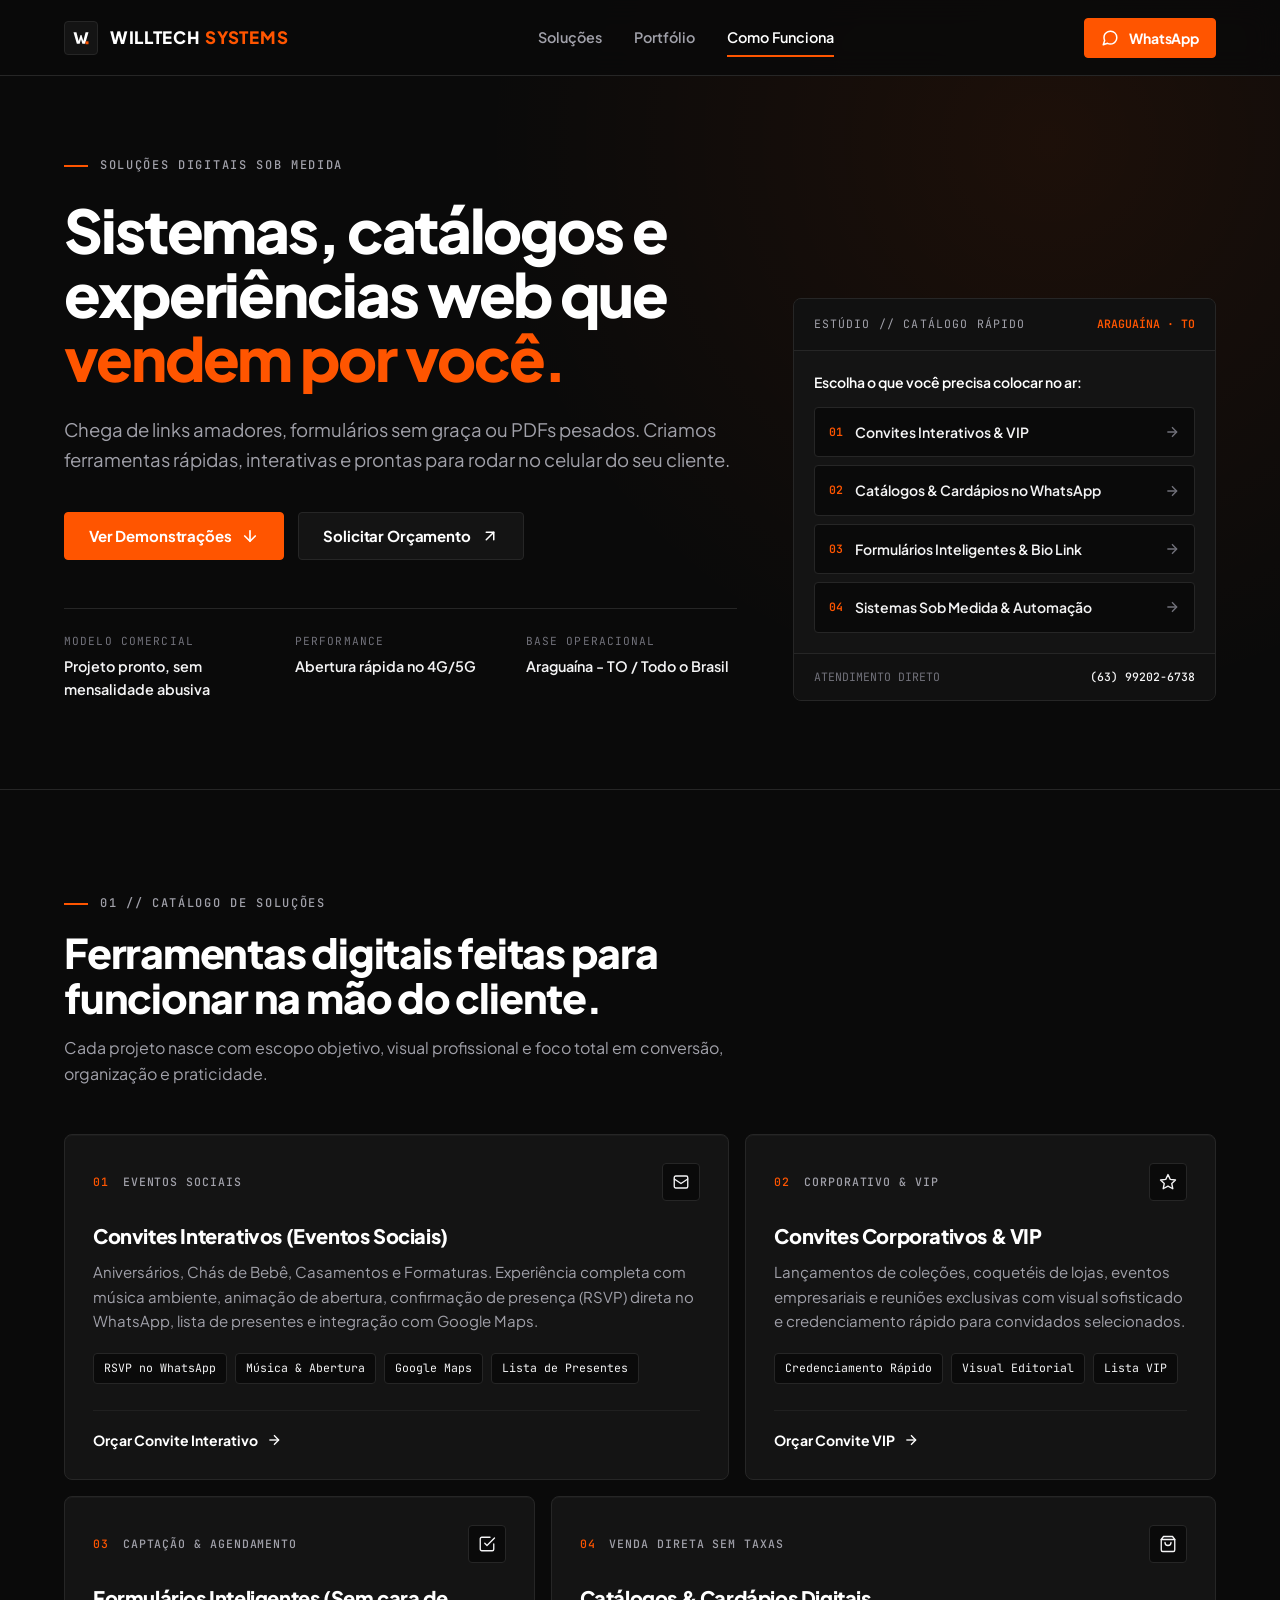
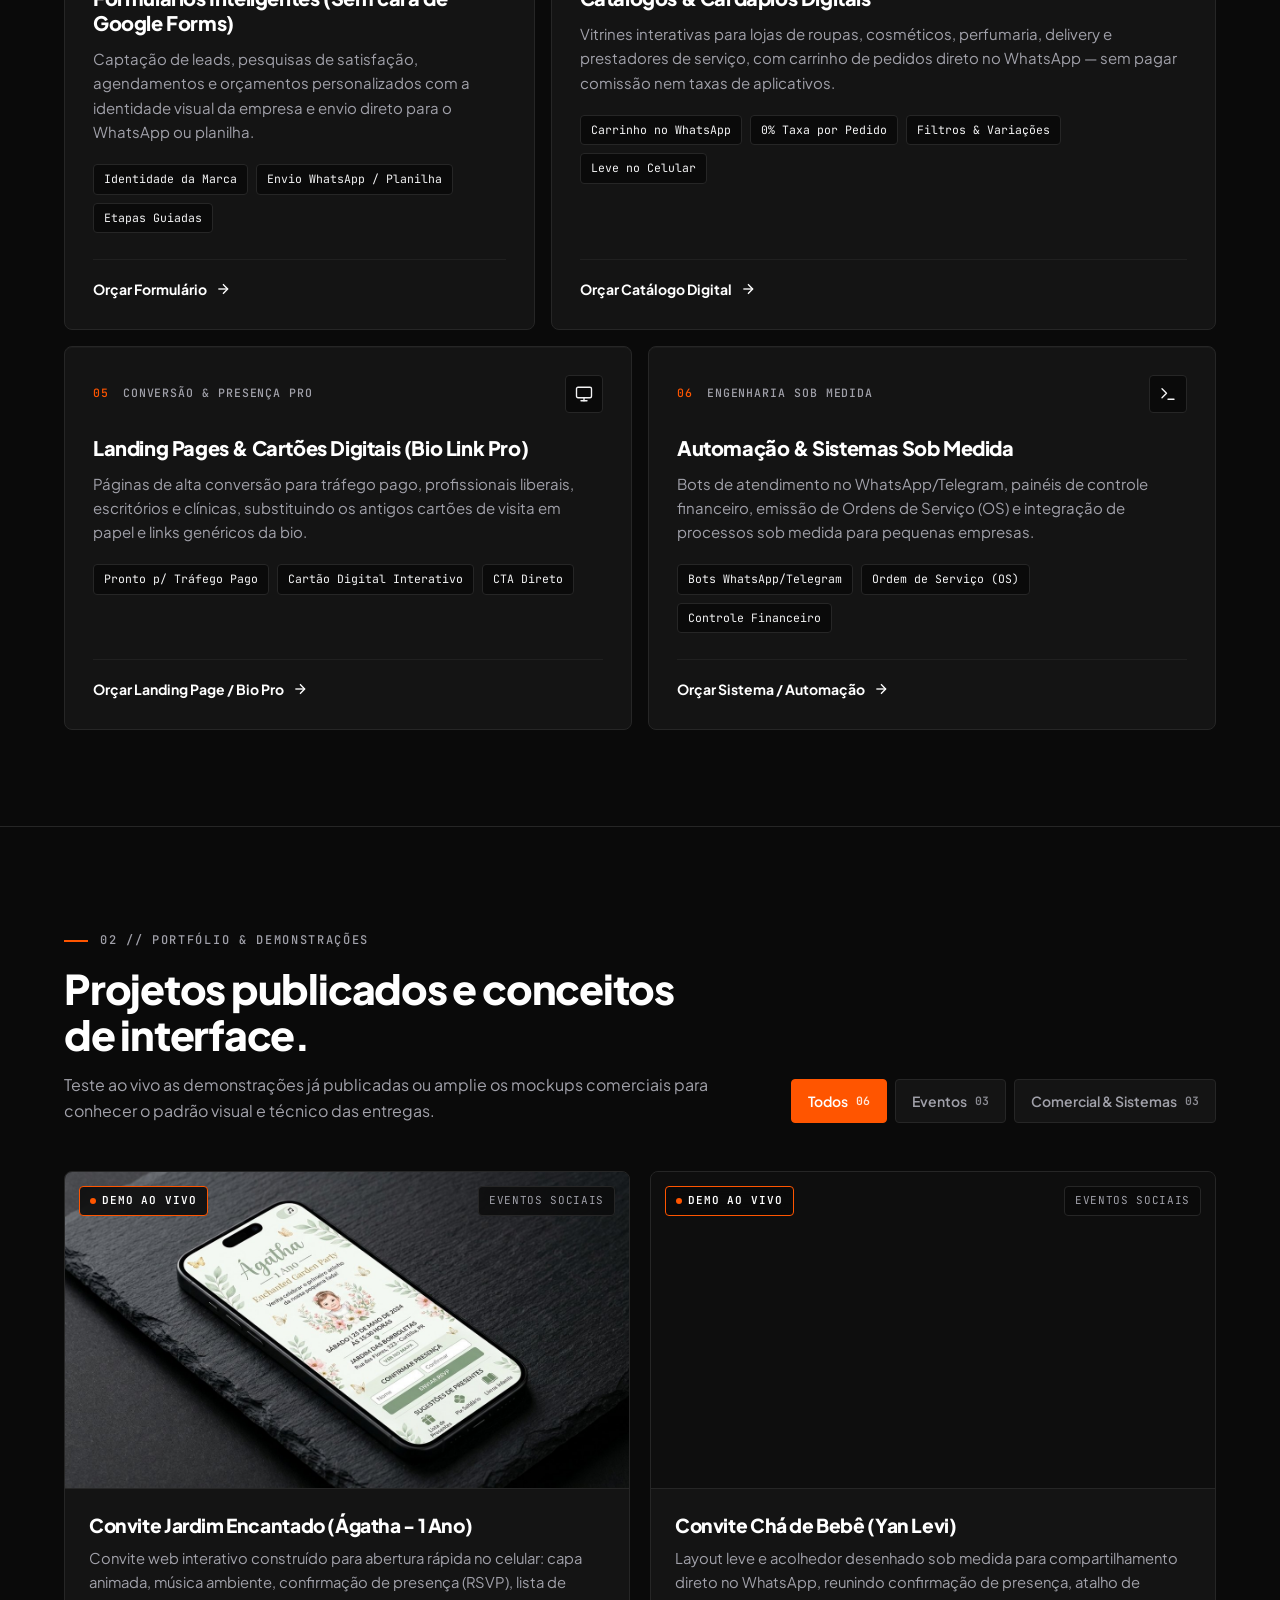
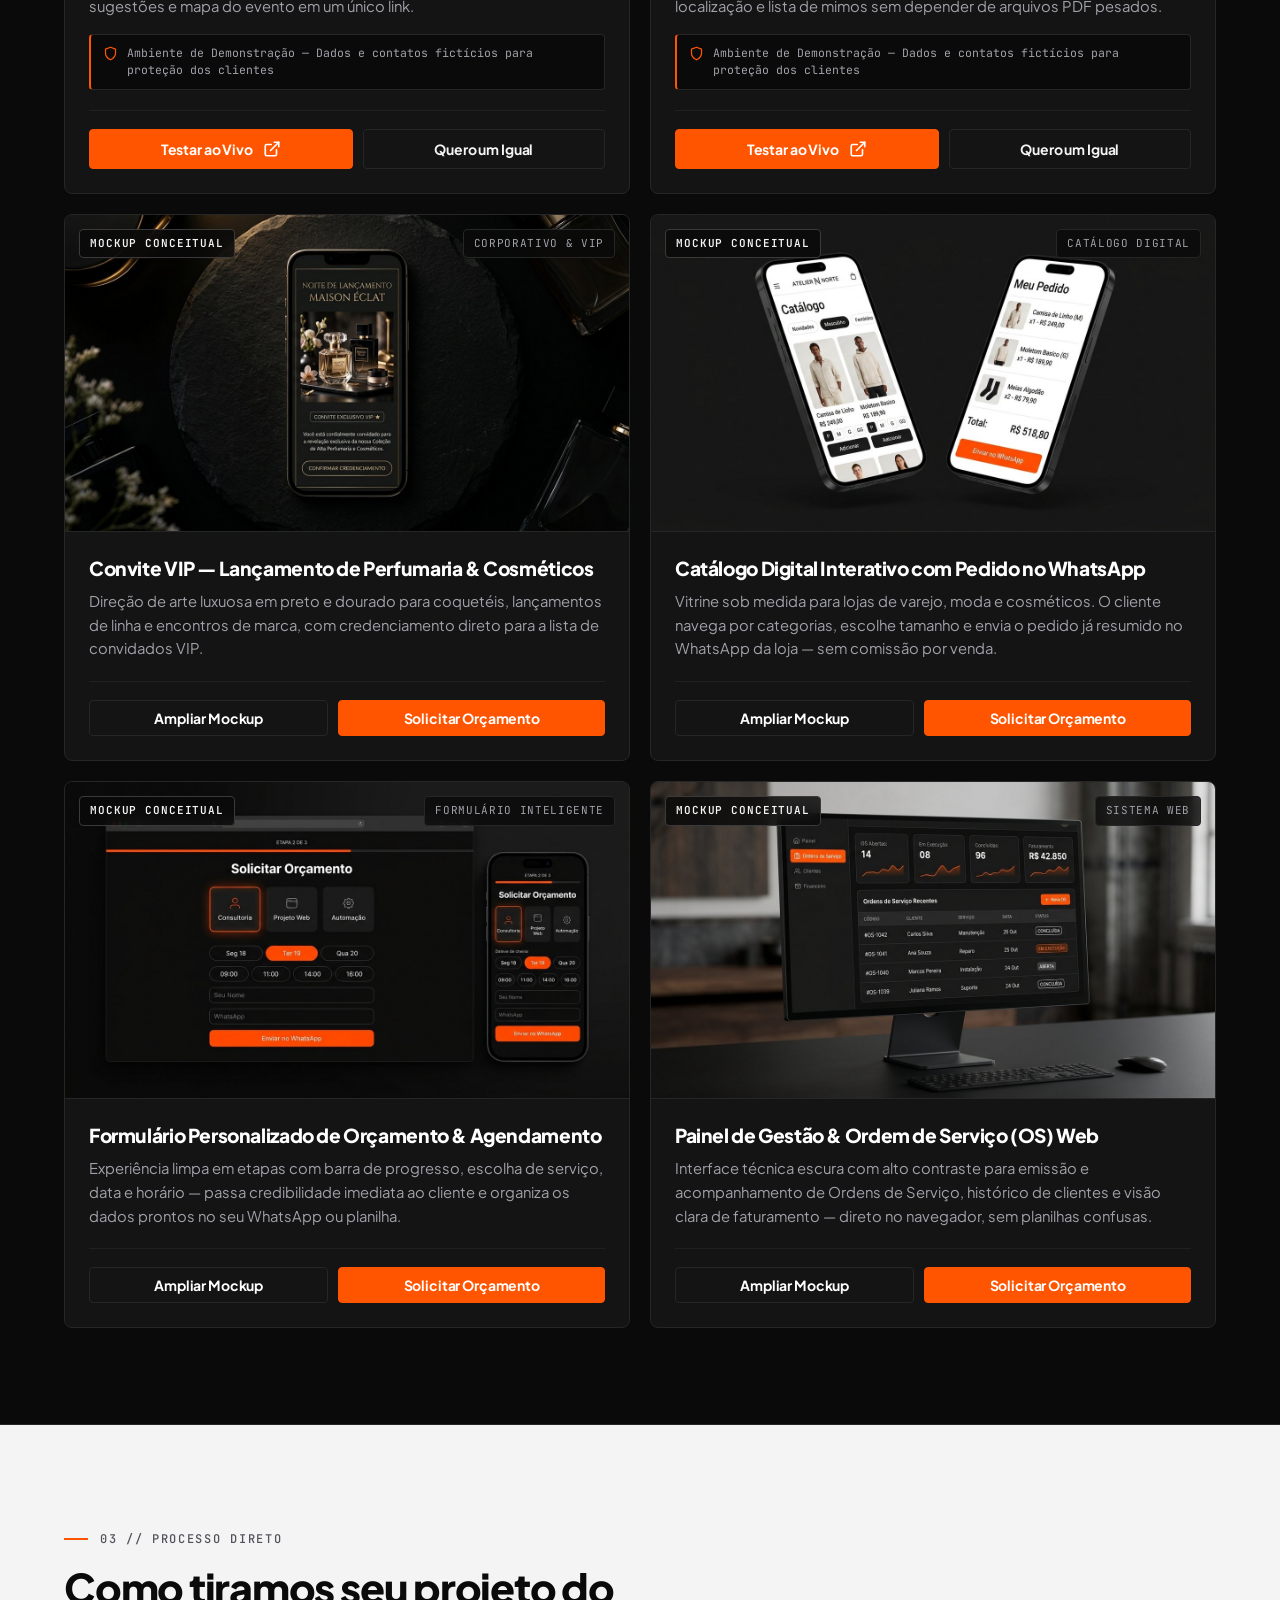
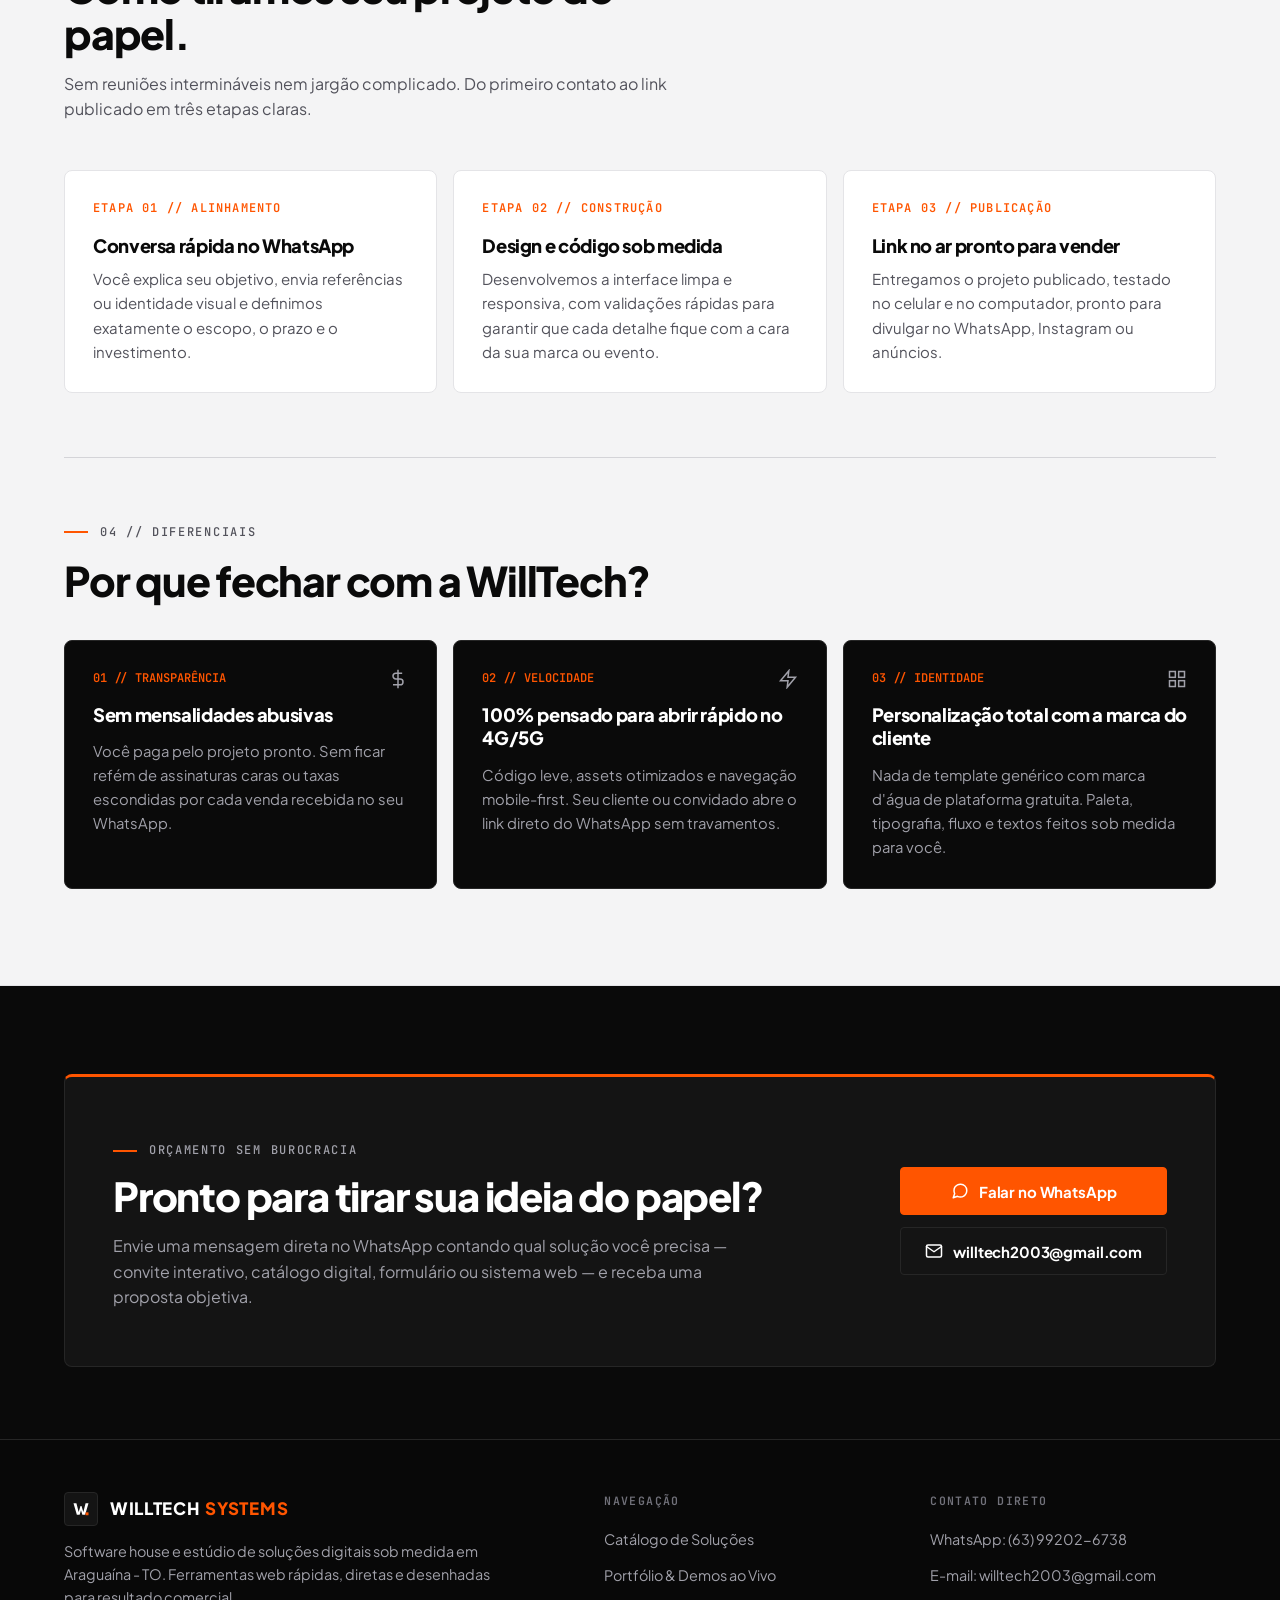
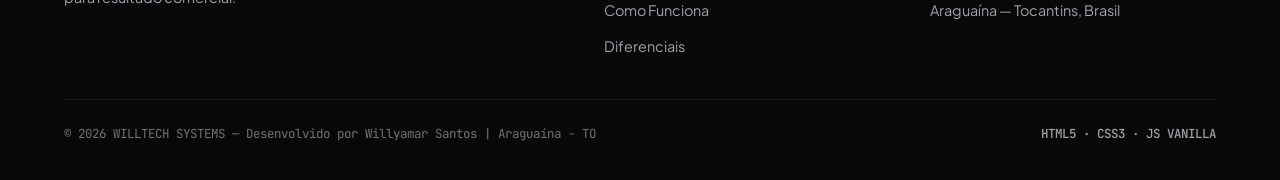
==== index.html @ 55e21892 "feat: site institucional e portfólio comercial WILLTECH SYSTEMS" ====
<!DOCTYPE html>
<html lang="pt-BR">
<head>
  <meta charset="UTF-8" />
  <meta name="viewport" content="width=device-width, initial-scale=1.0" />
  <title>WILLTECH SYSTEMS — Sistemas, Catálogos e Soluções Digitais Sob Medida | Araguaína - TO</title>
  <meta
    name="description"
    content="Software house e estúdio de soluções digitais sob medida em Araguaína - TO. Convites interativos, catálogos digitais com pedido no WhatsApp, formulários inteligentes, landing pages e sistemas web."
  />
  <meta name="theme-color" content="#0A0A0A" />

  <!-- Open Graph / Compartilhamento no WhatsApp -->
  <meta property="og:type" content="website" />
  <meta property="og:locale" content="pt_BR" />
  <meta property="og:title" content="WILLTECH SYSTEMS — Soluções Digitais Sob Medida" />
  <meta
    property="og:description"
    content="Sistemas, catálogos digitais, formulários inteligentes e convites interativos rápidos e prontos para rodar no celular do seu cliente."
  />

  <!-- Inline Industrial SVG Favicon -->
  <link
    rel="icon"
    type="image/svg+xml"
    href="data:image/svg+xml,%3Csvg xmlns='http://www.w3.org/2000/svg' viewBox='0 0 64 64'%3E%3Crect width='64' height='64' rx='8' fill='%230A0A0A'/%3E%3Crect x='2' y='2' width='60' height='60' rx='6' fill='none' stroke='%23262626' stroke-width='2'/%3E%3Cpath d='M13 18h8l6 22 5-16h4l5 16 6-22h8L46 46h-8l-6-18-6 18h-8L13 18z' fill='%23FFFFFF'/%3E%3Crect x='46' y='40' width='8' height='8' fill='%23FF5500'/%3E%3C/svg%3E"
  />

  <!-- Google Fonts: Plus Jakarta Sans & JetBrains Mono -->
  <link rel="preconnect" href="https://fonts.googleapis.com" />
  <link rel="preconnect" href="https://fonts.gstatic.com" crossorigin />
  <link
    href="https://fonts.googleapis.com/css2?family=JetBrains+Mono:wght@400;500;600&family=Plus+Jakarta+Sans:wght@400;500;600;700;800&display=swap"
    rel="stylesheet"
  />

  <link rel="stylesheet" href="css/styles.css" />
</head>
<body>
  <!-- ======================================================================
       00. NAVBAR FIXA
       ====================================================================== -->
  <header class="navbar" id="navbar">
    <div class="container navbar__inner">
      <a href="#inicio" class="brand" aria-label="WILLTECH SYSTEMS — Ir para o início">
        <span class="brand__mark" aria-hidden="true">
          <svg width="20" height="20" viewBox="0 0 24 24" fill="none">
            <path d="M3 5H6.5L9.2 15.5L11.4 8.5H12.6L14.8 15.5L17.5 5H21L17 19H13.6L12 13.6L10.4 19H7L3 5Z" fill="#FFFFFF" />
            <rect x="17.5" y="16" width="3.5" height="3.5" fill="#FF5500" />
          </svg>
        </span>
        <span class="brand__text">
          <span>WILLTECH</span>
          <span class="brand__accent">SYSTEMS</span>
        </span>
      </a>

      <nav class="navbar__nav" aria-label="Navegação principal">
        <a href="#solucoes" class="navbar__link">Soluções</a>
        <a href="#portfolio" class="navbar__link">Portfólio</a>
        <a href="#como-funciona" class="navbar__link">Como Funciona</a>
      </nav>

      <div class="navbar__actions">
        <a
          id="nav-whatsapp-cta"
          href="https://wa.me/5563992026738?text=Ol%C3%A1!%20Vi%20o%20site%20da%20WillTech%20Systems%20e%20gostaria%20de%20solicitar%20um%20or%C3%A7amento."
          target="_blank"
          rel="noopener noreferrer"
          class="btn btn--primary btn--sm navbar__cta-desktop"
        >
          <svg viewBox="0 0 24 24" fill="none" stroke="currentColor" stroke-width="2" stroke-linecap="round" stroke-linejoin="round" aria-hidden="true">
            <path d="M21 11.5a8.38 8.38 0 0 1-.9 3.8 8.5 8.5 0 0 1-7.6 4.7 8.38 8.38 0 0 1-3.8-.9L3 21l1.9-5.7a8.38 8.38 0 0 1-.9-3.8 8.5 8.5 0 0 1 4.7-7.6 8.38 8.38 0 0 1 3.8-.9h.5a8.48 8.48 0 0 1 8 8v.5z" />
          </svg>
          <span>WhatsApp</span>
        </a>

        <button
          id="nav-toggle"
          type="button"
          class="navbar__toggle"
          aria-expanded="false"
          aria-controls="mobile-menu"
          aria-label="Abrir menu de navegação"
        >
          <svg width="20" height="20" viewBox="0 0 24 24" fill="none" stroke="currentColor" stroke-width="2" stroke-linecap="round">
            <line x1="4" y1="7" x2="20" y2="7" />
            <line x1="4" y1="12" x2="20" y2="12" />
            <line x1="4" y1="17" x2="20" y2="17" />
          </svg>
        </button>
      </div>
    </div>
  </header>

  <!-- Mobile Navigation Drawer -->
  <div class="mobile-menu" id="mobile-menu" aria-hidden="true">
    <nav class="mobile-menu__links" aria-label="Navegação mobile">
      <a href="#solucoes" class="mobile-menu__link">
        <span>Soluções</span>
        <span class="mono" aria-hidden="true">01</span>
      </a>
      <a href="#portfolio" class="mobile-menu__link">
        <span>Portfólio &amp; Demos</span>
        <span class="mono" aria-hidden="true">02</span>
      </a>
      <a href="#como-funciona" class="mobile-menu__link">
        <span>Como Funciona</span>
        <span class="mono" aria-hidden="true">03</span>
      </a>
    </nav>
    <a
      href="https://wa.me/5563992026738?text=Ol%C3%A1!%20Vi%20o%20site%20da%20WillTech%20Systems%20e%20gostaria%20de%20solicitar%20um%20or%C3%A7amento."
      target="_blank"
      rel="noopener noreferrer"
      class="btn btn--primary mobile-menu__cta"
    >
      Solicitar Orçamento no WhatsApp
    </a>
  </div>

  <main>
    <!-- ====================================================================
         01. HERO SECTION
         ==================================================================== -->
    <section class="hero" id="inicio">
      <div class="container">
        <div class="hero__grid">
          <div class="hero__content">
            <p class="eyebrow">SOLUÇÕES DIGITAIS SOB MEDIDA</p>

            <h1 class="hero__title">
              Sistemas, catálogos e experiências web que <span class="hero__title-accent">vendem por você.</span>
            </h1>

            <p class="hero__subtitle">
              Chega de links amadores, formulários sem graça ou PDFs pesados. Criamos ferramentas rápidas,
              interativas e prontas para rodar no celular do seu cliente.
            </p>

            <div class="hero__actions">
              <a id="hero-btn-demos" href="#portfolio" class="btn btn--primary">
                <span>Ver Demonstrações</span>
                <svg viewBox="0 0 24 24" fill="none" stroke="currentColor" stroke-width="2.2" stroke-linecap="round" stroke-linejoin="round" aria-hidden="true">
                  <line x1="12" y1="5" x2="12" y2="19" />
                  <polyline points="19 12 12 19 5 12" />
                </svg>
              </a>

              <a
                id="hero-btn-orcamento"
                href="https://wa.me/5563992026738?text=Ol%C3%A1!%20Vi%20o%20site%20da%20WillTech%20Systems%20e%20quero%20solicitar%20um%20or%C3%A7amento%20para%20o%20meu%20projeto."
                target="_blank"
                rel="noopener noreferrer"
                class="btn btn--secondary"
              >
                <span>Solicitar Orçamento</span>
                <svg viewBox="0 0 24 24" fill="none" stroke="currentColor" stroke-width="2" stroke-linecap="round" stroke-linejoin="round" aria-hidden="true">
                  <line x1="7" y1="17" x2="17" y2="7" />
                  <polyline points="7 7 17 7 17 17" />
                </svg>
              </a>
            </div>

            <div class="hero__meta-bar">
              <div class="hero__meta-item">
                <span class="hero__meta-label">MODELO COMERCIAL</span>
                <span class="hero__meta-value">Projeto pronto, sem mensalidade abusiva</span>
              </div>
              <div class="hero__meta-item">
                <span class="hero__meta-label">PERFORMANCE</span>
                <span class="hero__meta-value">Abertura rápida no 4G/5G</span>
              </div>
              <div class="hero__meta-item">
                <span class="hero__meta-label">BASE OPERACIONAL</span>
                <span class="hero__meta-value">Araguaína - TO / Todo o Brasil</span>
              </div>
            </div>
          </div>

          <!-- Painel Diretório de Acesso Rápido -->
          <aside class="studio-panel" aria-label="Acesso rápido por tipo de solução">
            <div class="studio-panel__header">
              <span class="studio-panel__code">ESTÚDIO // CATÁLOGO RÁPIDO</span>
              <span class="studio-panel__location">ARAGUAÍNA · TO</span>
            </div>

            <div class="studio-panel__body">
              <p class="studio-panel__prompt">Escolha o que você precisa colocar no ar:</p>
              <div class="studio-panel__list">
                <a href="#portfolio" class="studio-panel__item" data-jump-filter="eventos">
                  <span class="studio-panel__item-left">
                    <span class="studio-panel__index">01</span>
                    <span class="studio-panel__name">Convites Interativos &amp; VIP</span>
                  </span>
                  <svg class="studio-panel__arrow" width="16" height="16" viewBox="0 0 24 24" fill="none" stroke="currentColor" stroke-width="2">
                    <line x1="5" y1="12" x2="19" y2="12" />
                    <polyline points="12 5 19 12 12 19" />
                  </svg>
                </a>

                <a href="#portfolio" class="studio-panel__item" data-jump-filter="comercial">
                  <span class="studio-panel__item-left">
                    <span class="studio-panel__index">02</span>
                    <span class="studio-panel__name">Catálogos &amp; Cardápios no WhatsApp</span>
                  </span>
                  <svg class="studio-panel__arrow" width="16" height="16" viewBox="0 0 24 24" fill="none" stroke="currentColor" stroke-width="2">
                    <line x1="5" y1="12" x2="19" y2="12" />
                    <polyline points="12 5 19 12 12 19" />
                  </svg>
                </a>

                <a href="#portfolio" class="studio-panel__item" data-jump-filter="comercial">
                  <span class="studio-panel__item-left">
                    <span class="studio-panel__index">03</span>
                    <span class="studio-panel__name">Formulários Inteligentes &amp; Bio Link</span>
                  </span>
                  <svg class="studio-panel__arrow" width="16" height="16" viewBox="0 0 24 24" fill="none" stroke="currentColor" stroke-width="2">
                    <line x1="5" y1="12" x2="19" y2="12" />
                    <polyline points="12 5 19 12 12 19" />
                  </svg>
                </a>

                <a href="#solucoes" class="studio-panel__item">
                  <span class="studio-panel__item-left">
                    <span class="studio-panel__index">04</span>
                    <span class="studio-panel__name">Sistemas Sob Medida &amp; Automação</span>
                  </span>
                  <svg class="studio-panel__arrow" width="16" height="16" viewBox="0 0 24 24" fill="none" stroke="currentColor" stroke-width="2">
                    <line x1="5" y1="12" x2="19" y2="12" />
                    <polyline points="12 5 19 12 12 19" />
                  </svg>
                </a>
              </div>
            </div>

            <div class="studio-panel__footer">
              <span>ATENDIMENTO DIRETO</span>
              <strong>(63) 99202-6738</strong>
            </div>
          </aside>
        </div>
      </div>
    </section>

    <!-- ====================================================================
         02. CATÁLOGO DE SOLUÇÕES (BENTO GRID)
         ==================================================================== -->
    <section class="section section--bordered" id="solucoes">
      <div class="container">
        <div class="section__header">
          <div class="section__header-main">
            <p class="eyebrow">01 // CATÁLOGO DE SOLUÇÕES</p>
            <h2 class="section__title">Ferramentas digitais feitas para funcionar na mão do cliente.</h2>
            <p class="section__desc">
              Cada projeto nasce com escopo objetivo, visual profissional e foco total em conversão, organização e praticidade.
            </p>
          </div>
        </div>

        <div class="bento-grid">
          <!-- 01. Convites Interativos (Eventos Sociais) -->
          <article class="bento-card bento-card--span-7 reveal">
            <div>
              <div class="bento-card__top">
                <span class="bento-card__tag"><span>01</span> EVENTOS SOCIAIS</span>
                <span class="bento-card__icon" aria-hidden="true">
                  <svg viewBox="0 0 24 24" fill="none" stroke="currentColor" stroke-width="1.8" stroke-linecap="round" stroke-linejoin="round">
                    <rect x="3" y="4" width="18" height="16" rx="2" />
                    <path d="M3 8l9 6 9-6" />
                  </svg>
                </span>
              </div>
              <h3 class="bento-card__title">Convites Interativos (Eventos Sociais)</h3>
              <p class="bento-card__desc">
                Aniversários, Chás de Bebê, Casamentos e Formaturas. Experiência completa com música ambiente,
                animação de abertura, confirmação de presença (RSVP) direta no WhatsApp, lista de presentes e
                integração com Google Maps.
              </p>
              <div class="bento-card__specs">
                <span class="spec-chip">RSVP no WhatsApp</span>
                <span class="spec-chip">Música &amp; Abertura</span>
                <span class="spec-chip">Google Maps</span>
                <span class="spec-chip">Lista de Presentes</span>
              </div>
            </div>

            <div class="bento-card__footer">
              <a
                href="https://wa.me/5563992026738?text=Ol%C3%A1!%20Vi%20o%20site%20da%20WillTech%20Systems%20e%20tenho%20interesse%20em%20um%20Convite%20Interativo%20para%20evento%20social."
                target="_blank"
                rel="noopener noreferrer"
                class="card-link"
              >
                <span>Orçar Convite Interativo</span>
                <svg viewBox="0 0 24 24" fill="none" stroke="currentColor" stroke-width="2">
                  <line x1="5" y1="12" x2="19" y2="12" />
                  <polyline points="12 5 19 12 12 19" />
                </svg>
              </a>
            </div>
          </article>

          <!-- 02. Convites Corporativos & VIP -->
          <article class="bento-card bento-card--span-5 reveal">
            <div>
              <div class="bento-card__top">
                <span class="bento-card__tag"><span>02</span> CORPORATIVO &amp; VIP</span>
                <span class="bento-card__icon" aria-hidden="true">
                  <svg viewBox="0 0 24 24" fill="none" stroke="currentColor" stroke-width="1.8" stroke-linecap="round" stroke-linejoin="round">
                    <polygon points="12 2 15 8.5 22 9.3 17 14 18.4 21 12 17.6 5.6 21 7 14 2 9.3 9 8.5 12 2" />
                  </svg>
                </span>
              </div>
              <h3 class="bento-card__title">Convites Corporativos &amp; VIP</h3>
              <p class="bento-card__desc">
                Lançamentos de coleções, coquetéis de lojas, eventos empresariais e reuniões exclusivas com visual
                sofisticado e credenciamento rápido para convidados selecionados.
              </p>
              <div class="bento-card__specs">
                <span class="spec-chip">Credenciamento Rápido</span>
                <span class="spec-chip">Visual Editorial</span>
                <span class="spec-chip">Lista VIP</span>
              </div>
            </div>

            <div class="bento-card__footer">
              <a
                href="https://wa.me/5563992026738?text=Ol%C3%A1!%20Vi%20o%20site%20da%20WillTech%20Systems%20e%20tenho%20interesse%20em%20um%20Convite%20Corporativo%20%2F%20VIP."
                target="_blank"
                rel="noopener noreferrer"
                class="card-link"
              >
                <span>Orçar Convite VIP</span>
                <svg viewBox="0 0 24 24" fill="none" stroke="currentColor" stroke-width="2">
                  <line x1="5" y1="12" x2="19" y2="12" />
                  <polyline points="12 5 19 12 12 19" />
                </svg>
              </a>
            </div>
          </article>

          <!-- 03. Formulários Inteligentes -->
          <article class="bento-card bento-card--span-5 reveal">
            <div>
              <div class="bento-card__top">
                <span class="bento-card__tag"><span>03</span> CAPTAÇÃO &amp; AGENDAMENTO</span>
                <span class="bento-card__icon" aria-hidden="true">
                  <svg viewBox="0 0 24 24" fill="none" stroke="currentColor" stroke-width="1.8" stroke-linecap="round" stroke-linejoin="round">
                    <path d="M9 11l3 3L22 4" />
                    <path d="M21 12v7a2 2 0 0 1-2 2H5a2 2 0 0 1-2-2V5a2 2 0 0 1 2-2h11" />
                  </svg>
                </span>
              </div>
              <h3 class="bento-card__title">Formulários Inteligentes (Sem cara de Google Forms)</h3>
              <p class="bento-card__desc">
                Captação de leads, pesquisas de satisfação, agendamentos e orçamentos personalizados com a
                identidade visual da empresa e envio direto para o WhatsApp ou planilha.
              </p>
              <div class="bento-card__specs">
                <span class="spec-chip">Identidade da Marca</span>
                <span class="spec-chip">Envio WhatsApp / Planilha</span>
                <span class="spec-chip">Etapas Guiadas</span>
              </div>
            </div>

            <div class="bento-card__footer">
              <a
                href="https://wa.me/5563992026738?text=Ol%C3%A1!%20Vi%20o%20site%20da%20WillTech%20Systems%20e%20tenho%20interesse%20em%20um%20Formul%C3%A1rio%20Inteligente%20personalizado."
                target="_blank"
                rel="noopener noreferrer"
                class="card-link"
              >
                <span>Orçar Formulário</span>
                <svg viewBox="0 0 24 24" fill="none" stroke="currentColor" stroke-width="2">
                  <line x1="5" y1="12" x2="19" y2="12" />
                  <polyline points="12 5 19 12 12 19" />
                </svg>
              </a>
            </div>
          </article>

          <!-- 04. Catálogos & Cardápios Digitais -->
          <article class="bento-card bento-card--span-7 reveal">
            <div>
              <div class="bento-card__top">
                <span class="bento-card__tag"><span>04</span> VENDA DIRETA SEM TAXAS</span>
                <span class="bento-card__icon" aria-hidden="true">
                  <svg viewBox="0 0 24 24" fill="none" stroke="currentColor" stroke-width="1.8" stroke-linecap="round" stroke-linejoin="round">
                    <path d="M6 2L3 6v14a2 2 0 0 0 2 2h14a2 2 0 0 0 2-2V6l-3-4z" />
                    <line x1="3" y1="6" x2="21" y2="6" />
                    <path d="M16 10a4 4 0 0 1-8 0" />
                  </svg>
                </span>
              </div>
              <h3 class="bento-card__title">Catálogos &amp; Cardápios Digitais</h3>
              <p class="bento-card__desc">
                Vitrines interativas para lojas de roupas, cosméticos, perfumaria, delivery e prestadores de
                serviço, com carrinho de pedidos direto no WhatsApp — sem pagar comissão nem taxas de aplicativos.
              </p>
              <div class="bento-card__specs">
                <span class="spec-chip">Carrinho no WhatsApp</span>
                <span class="spec-chip">0% Taxa por Pedido</span>
                <span class="spec-chip">Filtros &amp; Variações</span>
                <span class="spec-chip">Leve no Celular</span>
              </div>
            </div>

            <div class="bento-card__footer">
              <a
                href="https://wa.me/5563992026738?text=Ol%C3%A1!%20Vi%20o%20site%20da%20WillTech%20Systems%20e%20tenho%20interesse%20em%20um%20Cat%C3%A1logo%20ou%20Card%C3%A1pio%20Digital."
                target="_blank"
                rel="noopener noreferrer"
                class="card-link"
              >
                <span>Orçar Catálogo Digital</span>
                <svg viewBox="0 0 24 24" fill="none" stroke="currentColor" stroke-width="2">
                  <line x1="5" y1="12" x2="19" y2="12" />
                  <polyline points="12 5 19 12 12 19" />
                </svg>
              </a>
            </div>
          </article>

          <!-- 05. Landing Pages & Cartões Digitais (Bio Link Pro) -->
          <article class="bento-card bento-card--span-6 reveal">
            <div>
              <div class="bento-card__top">
                <span class="bento-card__tag"><span>05</span> CONVERSÃO &amp; PRESENÇA PRO</span>
                <span class="bento-card__icon" aria-hidden="true">
                  <svg viewBox="0 0 24 24" fill="none" stroke="currentColor" stroke-width="1.8" stroke-linecap="round" stroke-linejoin="round">
                    <rect x="2" y="3" width="20" height="14" rx="2" />
                    <line x1="8" y1="21" x2="16" y2="21" />
                    <line x1="12" y1="17" x2="12" y2="21" />
                  </svg>
                </span>
              </div>
              <h3 class="bento-card__title">Landing Pages &amp; Cartões Digitais (Bio Link Pro)</h3>
              <p class="bento-card__desc">
                Páginas de alta conversão para tráfego pago, profissionais liberais, escritórios e clínicas,
                substituindo os antigos cartões de visita em papel e links genéricos da bio.
              </p>
              <div class="bento-card__specs">
                <span class="spec-chip">Pronto p/ Tráfego Pago</span>
                <span class="spec-chip">Cartão Digital Interativo</span>
                <span class="spec-chip">CTA Direto</span>
              </div>
            </div>

            <div class="bento-card__footer">
              <a
                href="https://wa.me/5563992026738?text=Ol%C3%A1!%20Vi%20o%20site%20da%20WillTech%20Systems%20e%20tenho%20interesse%20em%20uma%20Landing%20Page%20ou%20Cart%C3%A3o%20Digital%20(Bio%20Link%20Pro)."
                target="_blank"
                rel="noopener noreferrer"
                class="card-link"
              >
                <span>Orçar Landing Page / Bio Pro</span>
                <svg viewBox="0 0 24 24" fill="none" stroke="currentColor" stroke-width="2">
                  <line x1="5" y1="12" x2="19" y2="12" />
                  <polyline points="12 5 19 12 12 19" />
                </svg>
              </a>
            </div>
          </article>

          <!-- 06. Automação & Sistemas Sob Medida -->
          <article class="bento-card bento-card--span-6 reveal">
            <div>
              <div class="bento-card__top">
                <span class="bento-card__tag"><span>06</span> ENGENHARIA SOB MEDIDA</span>
                <span class="bento-card__icon" aria-hidden="true">
                  <svg viewBox="0 0 24 24" fill="none" stroke="currentColor" stroke-width="1.8" stroke-linecap="round" stroke-linejoin="round">
                    <polyline points="4 17 10 11 4 5" />
                    <line x1="12" y1="19" x2="20" y2="19" />
                  </svg>
                </span>
              </div>
              <h3 class="bento-card__title">Automação &amp; Sistemas Sob Medida</h3>
              <p class="bento-card__desc">
                Bots de atendimento no WhatsApp/Telegram, painéis de controle financeiro, emissão de Ordens de
                Serviço (OS) e integração de processos sob medida para pequenas empresas.
              </p>
              <div class="bento-card__specs">
                <span class="spec-chip">Bots WhatsApp/Telegram</span>
                <span class="spec-chip">Ordem de Serviço (OS)</span>
                <span class="spec-chip">Controle Financeiro</span>
              </div>
            </div>

            <div class="bento-card__footer">
              <a
                href="https://wa.me/5563992026738?text=Ol%C3%A1!%20Vi%20o%20site%20da%20WillTech%20Systems%20e%20tenho%20interesse%20em%20Automa%C3%A7%C3%A3o%20ou%20Sistema%20Sob%20Medida."
                target="_blank"
                rel="noopener noreferrer"
                class="card-link"
              >
                <span>Orçar Sistema / Automação</span>
                <svg viewBox="0 0 24 24" fill="none" stroke="currentColor" stroke-width="2">
                  <line x1="5" y1="12" x2="19" y2="12" />
                  <polyline points="12 5 19 12 12 19" />
                </svg>
              </a>
            </div>
          </article>
        </div>
      </div>
    </section>

    <!-- ====================================================================
         03. PORTFÓLIO & DEMONSTRAÇÕES AO VIVO
         ==================================================================== -->
    <section class="section section--bordered" id="portfolio">
      <div class="container">
        <div class="section__header">
          <div class="section__header-main">
            <p class="eyebrow">02 // PORTFÓLIO &amp; DEMONSTRAÇÕES</p>
            <h2 class="section__title">Projetos publicados e conceitos de interface.</h2>
            <p class="section__desc">
              Teste ao vivo as demonstrações já publicadas ou amplie os mockups comerciais para conhecer o padrão visual e técnico das entregas.
            </p>
          </div>

          <div class="portfolio-controls" role="tablist" aria-label="Filtrar portfólio por categoria">
            <button
              id="filter-todos"
              type="button"
              role="tab"
              aria-selected="true"
              class="filter-tab is-active"
              data-filter="todos"
            >
              <span>Todos</span>
              <span class="filter-tab__count">06</span>
            </button>
            <button
              id="filter-eventos"
              type="button"
              role="tab"
              aria-selected="false"
              class="filter-tab"
              data-filter="eventos"
            >
              <span>Eventos</span>
              <span class="filter-tab__count">03</span>
            </button>
            <button
              id="filter-comercial"
              type="button"
              role="tab"
              aria-selected="false"
              class="filter-tab"
              data-filter="comercial"
            >
              <span>Comercial &amp; Sistemas</span>
              <span class="filter-tab__count">03</span>
            </button>
          </div>
        </div>

        <div class="portfolio-grid" id="portfolio-grid">
          <!-- DEMO REAL 01: Convite Jardim Encantado (Ágatha - 1 Ano) -->
          <article class="project-card reveal" data-category="eventos">
            <div class="project-card__media">
              <img
                src="assets/images/convite-agatha.jpg"
                alt="Preview mobile do Convite Interativo Jardim Encantado — Ágatha 1 Ano"
                class="project-card__img"
                width="1280"
                height="714"
                decoding="async"
              />
              <div class="project-card__media-overlay">
                <span class="status-tag status-tag--live">Demo ao Vivo</span>
                <span class="category-tag">Eventos Sociais</span>
              </div>
            </div>

            <div class="project-card__body">
              <h3 class="project-card__title">Convite Jardim Encantado (Ágatha - 1 Ano)</h3>
              <p class="project-card__desc">
                Convite web interativo construído para abertura rápida no celular: capa animada, música ambiente,
                confirmação de presença (RSVP), lista de sugestões e mapa do evento em um único link.
              </p>

              <div class="demo-privacy-badge">
                <svg viewBox="0 0 24 24" fill="none" stroke="currentColor" stroke-width="2" stroke-linecap="round" stroke-linejoin="round" aria-hidden="true">
                  <path d="M12 22s8-4 8-10V5l-8-3-8 3v7c0 6 8 10 8 10z" />
                </svg>
                <span>Ambiente de Demonstração — Dados e contatos fictícios para proteção dos clientes</span>
              </div>

              <div class="project-card__actions">
                <a
                  id="demo-agatha-live"
                  href="https://willtechsystems.github.io/Convite_Agatha/"
                  target="_blank"
                  rel="noopener noreferrer"
                  class="btn btn--primary btn--sm"
                >
                  <span>Testar ao Vivo</span>
                  <svg viewBox="0 0 24 24" fill="none" stroke="currentColor" stroke-width="2.2" stroke-linecap="round" stroke-linejoin="round" aria-hidden="true">
                    <path d="M18 13v6a2 2 0 0 1-2 2H5a2 2 0 0 1-2-2V8a2 2 0 0 1 2-2h6" />
                    <polyline points="15 3 21 3 21 9" />
                    <line x1="10" y1="14" x2="21" y2="3" />
                  </svg>
                </a>
                <a
                  href="https://wa.me/5563992026738?text=Ol%C3%A1!%20Vi%20a%20demonstra%C3%A7%C3%A3o%20do%20Convite%20Jardim%20Encantado%20no%20portf%C3%B3lio%20da%20WillTech%20Systems%20e%20quero%20um%20convite%20interativo%20para%20meu%20evento."
                  target="_blank"
                  rel="noopener noreferrer"
                  class="btn btn--ghost btn--sm"
                >
                  <span>Quero um Igual</span>
                </a>
              </div>
            </div>
          </article>

          <!-- DEMO REAL 02: Convite Chá de Bebê (Yan Levi) -->
          <article class="project-card reveal" data-category="eventos">
            <div class="project-card__media">
              <img
                src="assets/images/convite-yan-levi.jpg"
                alt="Preview mobile do Convite Interativo Chá de Bebê — Yan Levi"
                class="project-card__img"
                width="1280"
                height="714"
                decoding="async"
              />
              <div class="project-card__media-overlay">
                <span class="status-tag status-tag--live">Demo ao Vivo</span>
                <span class="category-tag">Eventos Sociais</span>
              </div>
            </div>

            <div class="project-card__body">
              <h3 class="project-card__title">Convite Chá de Bebê (Yan Levi)</h3>
              <p class="project-card__desc">
                Layout leve e acolhedor desenhado sob medida para compartilhamento direto no WhatsApp, reunindo
                confirmação de presença, atalho de localização e lista de mimos sem depender de arquivos PDF pesados.
              </p>

              <div class="demo-privacy-badge">
                <svg viewBox="0 0 24 24" fill="none" stroke="currentColor" stroke-width="2" stroke-linecap="round" stroke-linejoin="round" aria-hidden="true">
                  <path d="M12 22s8-4 8-10V5l-8-3-8 3v7c0 6 8 10 8 10z" />
                </svg>
                <span>Ambiente de Demonstração — Dados e contatos fictícios para proteção dos clientes</span>
              </div>

              <div class="project-card__actions">
                <a
                  id="demo-yan-levi-live"
                  href="https://willtechsystems.github.io/Convite_Yan_Levi/"
                  target="_blank"
                  rel="noopener noreferrer"
                  class="btn btn--primary btn--sm"
                >
                  <span>Testar ao Vivo</span>
                  <svg viewBox="0 0 24 24" fill="none" stroke="currentColor" stroke-width="2.2" stroke-linecap="round" stroke-linejoin="round" aria-hidden="true">
                    <path d="M18 13v6a2 2 0 0 1-2 2H5a2 2 0 0 1-2-2V8a2 2 0 0 1 2-2h6" />
                    <polyline points="15 3 21 3 21 9" />
                    <line x1="10" y1="14" x2="21" y2="3" />
                  </svg>
                </a>
                <a
                  href="https://wa.me/5563992026738?text=Ol%C3%A1!%20Vi%20a%20demonstra%C3%A7%C3%A3o%20do%20Convite%20Ch%C3%A1%20de%20Beb%C3%AA%20no%20portf%C3%B3lio%20da%20WillTech%20Systems%20e%20quero%20um%20or%C3%A7amento."
                  target="_blank"
                  rel="noopener noreferrer"
                  class="btn btn--ghost btn--sm"
                >
                  <span>Quero um Igual</span>
                </a>
              </div>
            </div>
          </article>

          <!-- CONCEITO 03: Convite VIP Lançamento de Perfumaria/Cosméticos -->
          <article class="project-card reveal" data-category="eventos">
            <div class="project-card__media">
              <img
                src="assets/images/convite-vip-perfumaria.jpg"
                alt="Mockup de Convite VIP luxuoso preto e dourado para lançamento de perfumaria e cosméticos"
                class="project-card__img"
                width="1280"
                height="714"
                decoding="async"
              />
              <div class="project-card__media-overlay">
                <span class="status-tag status-tag--concept">Mockup Conceitual</span>
                <span class="category-tag">Corporativo &amp; VIP</span>
              </div>
              <button
                type="button"
                class="project-card__zoom-trigger"
                aria-label="Ampliar mockup do Convite VIP Lançamento de Perfumaria e Cosméticos"
                data-open-mockup
                data-mockup-src="assets/images/convite-vip-perfumaria.jpg"
                data-mockup-alt="Mockup de Convite VIP preto e dourado para lançamento de perfumaria e cosméticos"
                data-mockup-tag="CONCEITO // CORPORATIVO &amp; VIP"
                data-mockup-title="Convite VIP Lançamento de Perfumaria &amp; Cosméticos"
                data-mockup-desc="Estética preto e dourado pensada para lançamentos de coleções, coquetéis de lojas e eventos exclusivos com credenciamento instantâneo."
                data-mockup-wa="Olá! Vi o conceito de Convite VIP no portfólio da WillTech Systems e tenho interesse em um projeto para meu evento."
              >
                <span class="zoom-hint">Ampliar Interface</span>
              </button>
            </div>

            <div class="project-card__body">
              <h3 class="project-card__title">Convite VIP — Lançamento de Perfumaria &amp; Cosméticos</h3>
              <p class="project-card__desc">
                Direção de arte luxuosa em preto e dourado para coquetéis, lançamentos de linha e encontros de
                marca, com credenciamento direto para a lista de convidados VIP.
              </p>

              <div class="project-card__actions">
                <button
                  id="mockup-btn-vip"
                  type="button"
                  class="btn btn--secondary btn--sm"
                  data-open-mockup
                  data-mockup-src="assets/images/convite-vip-perfumaria.jpg"
                  data-mockup-alt="Mockup de Convite VIP preto e dourado para lançamento de perfumaria e cosméticos"
                  data-mockup-tag="CONCEITO // CORPORATIVO &amp; VIP"
                  data-mockup-title="Convite VIP Lançamento de Perfumaria &amp; Cosméticos"
                  data-mockup-desc="Estética preto e dourado pensada para lançamentos de coleções, coquetéis de lojas e eventos exclusivos com credenciamento instantâneo."
                  data-mockup-wa="Olá! Vi o conceito de Convite VIP no portfólio da WillTech Systems e tenho interesse em um projeto para meu evento."
                >
                  <span>Ampliar Mockup</span>
                </button>
                <a
                  href="https://wa.me/5563992026738?text=Ol%C3%A1!%20Vi%20o%20portf%C3%B3lio%20da%20WillTech%20Systems%20e%20tenho%20interesse%20em%20um%20Convite%20Corporativo%20VIP."
                  target="_blank"
                  rel="noopener noreferrer"
                  class="btn btn--primary btn--sm"
                >
                  <span>Solicitar Orçamento</span>
                </a>
              </div>
            </div>
          </article>

          <!-- CONCEITO 04: Catálogo Digital Interativo com Pedido no WhatsApp -->
          <article class="project-card reveal" data-category="comercial">
            <div class="project-card__media">
              <img
                src="assets/images/catalogo-digital-moda.jpg"
                alt="Mockup de Catálogo Digital Interativo para loja de moda com carrinho direto no WhatsApp"
                class="project-card__img"
                width="1280"
                height="714"
                decoding="async"
              />
              <div class="project-card__media-overlay">
                <span class="status-tag status-tag--concept">Mockup Conceitual</span>
                <span class="category-tag">Catálogo Digital</span>
              </div>
              <button
                type="button"
                class="project-card__zoom-trigger"
                aria-label="Ampliar mockup do Catálogo Digital Interativo com Pedido no WhatsApp"
                data-open-mockup
                data-mockup-src="assets/images/catalogo-digital-moda.jpg"
                data-mockup-alt="Mockup de Catálogo Digital Interativo para loja de moda com pedido no WhatsApp"
                data-mockup-tag="CONCEITO // CATÁLOGO DIGITAL"
                data-mockup-title="Catálogo Digital Interativo com Pedido no WhatsApp"
                data-mockup-desc="Vitrine mobile-first para lojas de roupas, cosméticos e varejo: seleção de tamanhos, resumo do carrinho e fechamento direto no WhatsApp sem taxas de marketplace."
                data-mockup-wa="Olá! Vi o portfólio da WillTech Systems e tenho interesse em um Catálogo Digital com pedido no WhatsApp."
              >
                <span class="zoom-hint">Ampliar Interface</span>
              </button>
            </div>

            <div class="project-card__body">
              <h3 class="project-card__title">Catálogo Digital Interativo com Pedido no WhatsApp</h3>
              <p class="project-card__desc">
                Vitrine sob medida para lojas de varejo, moda e cosméticos. O cliente navega por categorias,
                escolhe tamanho e envia o pedido já resumido no WhatsApp da loja — sem comissão por venda.
              </p>

              <div class="project-card__actions">
                <button
                  id="mockup-btn-catalogo"
                  type="button"
                  class="btn btn--secondary btn--sm"
                  data-open-mockup
                  data-mockup-src="assets/images/catalogo-digital-moda.jpg"
                  data-mockup-alt="Mockup de Catálogo Digital Interativo para loja de moda com pedido no WhatsApp"
                  data-mockup-tag="CONCEITO // CATÁLOGO DIGITAL"
                  data-mockup-title="Catálogo Digital Interativo com Pedido no WhatsApp"
                  data-mockup-desc="Vitrine mobile-first para lojas de roupas, cosméticos e varejo: seleção de tamanhos, resumo do carrinho e fechamento direto no WhatsApp sem taxas de marketplace."
                  data-mockup-wa="Olá! Vi o portfólio da WillTech Systems e tenho interesse em um Catálogo Digital com pedido no WhatsApp."
                >
                  <span>Ampliar Mockup</span>
                </button>
                <a
                  href="https://wa.me/5563992026738?text=Ol%C3%A1!%20Vi%20o%20portf%C3%B3lio%20da%20WillTech%20Systems%20e%20tenho%20interesse%20em%20um%20Cat%C3%A1logo%20Digital."
                  target="_blank"
                  rel="noopener noreferrer"
                  class="btn btn--primary btn--sm"
                >
                  <span>Solicitar Orçamento</span>
                </a>
              </div>
            </div>
          </article>

          <!-- CONCEITO 05: Formulário Personalizado de Orçamento/Agendamento -->
          <article class="project-card reveal" data-category="comercial">
            <div class="project-card__media">
              <img
                src="assets/images/formulario-inteligente.jpg"
                alt="Mockup de Formulário Personalizado de Orçamento e Agendamento em desktop e smartphone"
                class="project-card__img"
                width="1280"
                height="714"
                decoding="async"
              />
              <div class="project-card__media-overlay">
                <span class="status-tag status-tag--concept">Mockup Conceitual</span>
                <span class="category-tag">Formulário Inteligente</span>
              </div>
              <button
                type="button"
                class="project-card__zoom-trigger"
                aria-label="Ampliar mockup do Formulário Personalizado de Orçamento e Agendamento"
                data-open-mockup
                data-mockup-src="assets/images/formulario-inteligente.jpg"
                data-mockup-alt="Mockup de Formulário Personalizado de Orçamento e Agendamento"
                data-mockup-tag="CONCEITO // FORMULÁRIO INTELIGENTE"
                data-mockup-title="Formulário Personalizado de Orçamento &amp; Agendamento"
                data-mockup-desc="Interface guiada em etapas com a identidade visual da sua empresa, seleção visual de serviços e horários — zero cara de Google Forms e envio direto para WhatsApp ou planilha."
                data-mockup-wa="Olá! Vi o portfólio da WillTech Systems e tenho interesse em um Formulário Inteligente personalizado."
              >
                <span class="zoom-hint">Ampliar Interface</span>
              </button>
            </div>

            <div class="project-card__body">
              <h3 class="project-card__title">Formulário Personalizado de Orçamento &amp; Agendamento</h3>
              <p class="project-card__desc">
                Experiência limpa em etapas com barra de progresso, escolha de serviço, data e horário — passa
                credibilidade imediata ao cliente e organiza os dados prontos no seu WhatsApp ou planilha.
              </p>

              <div class="project-card__actions">
                <button
                  id="mockup-btn-formulario"
                  type="button"
                  class="btn btn--secondary btn--sm"
                  data-open-mockup
                  data-mockup-src="assets/images/formulario-inteligente.jpg"
                  data-mockup-alt="Mockup de Formulário Personalizado de Orçamento e Agendamento"
                  data-mockup-tag="CONCEITO // FORMULÁRIO INTELIGENTE"
                  data-mockup-title="Formulário Personalizado de Orçamento &amp; Agendamento"
                  data-mockup-desc="Interface guiada em etapas com a identidade visual da sua empresa, seleção visual de serviços e horários — zero cara de Google Forms e envio direto para WhatsApp ou planilha."
                  data-mockup-wa="Olá! Vi o portfólio da WillTech Systems e tenho interesse em um Formulário Inteligente personalizado."
                >
                  <span>Ampliar Mockup</span>
                </button>
                <a
                  href="https://wa.me/5563992026738?text=Ol%C3%A1!%20Vi%20o%20portf%C3%B3lio%20da%20WillTech%20Systems%20e%20tenho%20interesse%20em%20um%20Formul%C3%A1rio%20Inteligente%20de%20or%C3%A7amento%20ou%20agendamento."
                  target="_blank"
                  rel="noopener noreferrer"
                  class="btn btn--primary btn--sm"
                >
                  <span>Solicitar Orçamento</span>
                </a>
              </div>
            </div>
          </article>

          <!-- CONCEITO 06: Painel de Gestão / Ordem de Serviço Web -->
          <article class="project-card reveal" data-category="comercial">
            <div class="project-card__media">
              <img
                src="assets/images/painel-ordem-servico.jpg"
                alt="Mockup de Painel de Gestão e Ordem de Serviço Web com interface escura e detalhes em laranja"
                class="project-card__img"
                width="1280"
                height="714"
                decoding="async"
              />
              <div class="project-card__media-overlay">
                <span class="status-tag status-tag--concept">Mockup Conceitual</span>
                <span class="category-tag">Sistema Web</span>
              </div>
              <button
                type="button"
                class="project-card__zoom-trigger"
                aria-label="Ampliar mockup do Painel de Gestão e Ordem de Serviço Web"
                data-open-mockup
                data-mockup-src="assets/images/painel-ordem-servico.jpg"
                data-mockup-alt="Mockup de Painel de Gestão e Ordem de Serviço Web"
                data-mockup-tag="CONCEITO // SISTEMA SOB MEDIDA"
                data-mockup-title="Painel de Gestão &amp; Ordem de Serviço (OS) Web"
                data-mockup-desc="Aplicação web técnica para pequenas empresas e assistências controlarem Ordens de Serviço, clientes, status de execução e faturamento em um só painel."
                data-mockup-wa="Olá! Vi o portfólio da WillTech Systems e tenho interesse em um Sistema Web ou Painel de Ordem de Serviço."
              >
                <span class="zoom-hint">Ampliar Interface</span>
              </button>
            </div>

            <div class="project-card__body">
              <h3 class="project-card__title">Painel de Gestão &amp; Ordem de Serviço (OS) Web</h3>
              <p class="project-card__desc">
                Interface técnica escura com alto contraste para emissão e acompanhamento de Ordens de Serviço,
                histórico de clientes e visão clara de faturamento — direto no navegador, sem planilhas confusas.
              </p>

              <div class="project-card__actions">
                <button
                  id="mockup-btn-painel"
                  type="button"
                  class="btn btn--secondary btn--sm"
                  data-open-mockup
                  data-mockup-src="assets/images/painel-ordem-servico.jpg"
                  data-mockup-alt="Mockup de Painel de Gestão e Ordem de Serviço Web"
                  data-mockup-tag="CONCEITO // SISTEMA SOB MEDIDA"
                  data-mockup-title="Painel de Gestão &amp; Ordem de Serviço (OS) Web"
                  data-mockup-desc="Aplicação web técnica para pequenas empresas e assistências controlarem Ordens de Serviço, clientes, status de execução e faturamento em um só painel."
                  data-mockup-wa="Olá! Vi o portfólio da WillTech Systems e tenho interesse em um Sistema Web ou Painel de Ordem de Serviço."
                >
                  <span>Ampliar Mockup</span>
                </button>
                <a
                  href="https://wa.me/5563992026738?text=Ol%C3%A1!%20Vi%20o%20portf%C3%B3lio%20da%20WillTech%20Systems%20e%20tenho%20interesse%20em%20um%20Sistema%20Web%20de%20Gest%C3%A3o%20%2F%20Ordem%20de%20Servi%C3%A7o."
                  target="_blank"
                  rel="noopener noreferrer"
                  class="btn btn--primary btn--sm"
                >
                  <span>Solicitar Orçamento</span>
                </a>
              </div>
            </div>
          </article>
        </div>
      </div>
    </section>

    <!-- ====================================================================
         04. COMO FUNCIONA & DIFERENCIAIS (SEÇÃO DE RESPIRO CLARA #F4F4F5)
         ==================================================================== -->
    <section class="section section--light" id="como-funciona">
      <div class="container">
        <div class="section__header">
          <div class="section__header-main">
            <p class="eyebrow eyebrow--light">03 // PROCESSO DIRETO</p>
            <h2 class="section__title section__title--light">Como tiramos seu projeto do papel.</h2>
            <p class="section__desc section__desc--light">
              Sem reuniões intermináveis nem jargão complicado. Do primeiro contato ao link publicado em três etapas claras.
            </p>
          </div>
        </div>

        <div class="process-grid">
          <article class="process-card reveal">
            <p class="process-card__step">ETAPA 01 // ALINHAMENTO</p>
            <h3 class="process-card__title">Conversa rápida no WhatsApp</h3>
            <p class="process-card__desc">
              Você explica seu objetivo, envia referências ou identidade visual e definimos exatamente o escopo, o prazo e o investimento.
            </p>
          </article>

          <article class="process-card reveal">
            <p class="process-card__step">ETAPA 02 // CONSTRUÇÃO</p>
            <h3 class="process-card__title">Design e código sob medida</h3>
            <p class="process-card__desc">
              Desenvolvemos a interface limpa e responsiva, com validações rápidas para garantir que cada detalhe fique com a cara da sua marca ou evento.
            </p>
          </article>

          <article class="process-card reveal">
            <p class="process-card__step">ETAPA 03 // PUBLICAÇÃO</p>
            <h3 class="process-card__title">Link no ar pronto para vender</h3>
            <p class="process-card__desc">
              Entregamos o projeto publicado, testado no celular e no computador, pronto para divulgar no WhatsApp, Instagram ou anúncios.
            </p>
          </article>
        </div>

        <!-- Diferenciais: Por que fechar com a WillTech? -->
        <div class="differentials-block" id="diferenciais">
          <div class="differentials-header">
            <p class="eyebrow eyebrow--light">04 // DIFERENCIAIS</p>
            <h2 class="section__title section__title--light">Por que fechar com a WillTech?</h2>
          </div>

          <div class="differentials-grid">
            <article class="diff-card reveal">
              <div class="diff-card__header">
                <span class="diff-card__num">01 // TRANSPARÊNCIA</span>
                <svg class="diff-card__icon" width="20" height="20" viewBox="0 0 24 24" fill="none" stroke="currentColor" stroke-width="1.8" aria-hidden="true">
                  <line x1="12" y1="1" x2="12" y2="23" />
                  <path d="M17 5H9.5a3.5 3.5 0 0 0 0 7h5a3.5 3.5 0 0 1 0 7H6" />
                </svg>
              </div>
              <h3 class="diff-card__title">Sem mensalidades abusivas</h3>
              <p class="diff-card__desc">
                Você paga pelo projeto pronto. Sem ficar refém de assinaturas caras ou taxas escondidas por cada venda recebida no seu WhatsApp.
              </p>
            </article>

            <article class="diff-card reveal">
              <div class="diff-card__header">
                <span class="diff-card__num">02 // VELOCIDADE</span>
                <svg class="diff-card__icon" width="20" height="20" viewBox="0 0 24 24" fill="none" stroke="currentColor" stroke-width="1.8" aria-hidden="true">
                  <polygon points="13 2 3 14 12 14 11 22 21 10 12 10 13 2" />
                </svg>
              </div>
              <h3 class="diff-card__title">100% pensado para abrir rápido no 4G/5G</h3>
              <p class="diff-card__desc">
                Código leve, assets otimizados e navegação mobile-first. Seu cliente ou convidado abre o link direto do WhatsApp sem travamentos.
              </p>
            </article>

            <article class="diff-card reveal">
              <div class="diff-card__header">
                <span class="diff-card__num">03 // IDENTIDADE</span>
                <svg class="diff-card__icon" width="20" height="20" viewBox="0 0 24 24" fill="none" stroke="currentColor" stroke-width="1.8" aria-hidden="true">
                  <rect x="3" y="3" width="7" height="7" />
                  <rect x="14" y="3" width="7" height="7" />
                  <rect x="14" y="14" width="7" height="7" />
                  <rect x="3" y="14" width="7" height="7" />
                </svg>
              </div>
              <h3 class="diff-card__title">Personalização total com a marca do cliente</h3>
              <p class="diff-card__desc">
                Nada de template genérico com marca d'água de plataforma gratuita. Paleta, tipografia, fluxo e textos feitos sob medida para você.
              </p>
            </article>
          </div>
        </div>
      </div>
    </section>

    <!-- ====================================================================
         05. CTA FINAL
         ==================================================================== -->
    <section class="cta-section" id="contato">
      <div class="container">
        <div class="cta-box reveal">
          <div>
            <p class="eyebrow">ORÇAMENTO SEM BUROCRACIA</p>
            <h2 class="cta-box__title">Pronto para tirar sua ideia do papel?</h2>
            <p class="cta-box__desc">
              Envie uma mensagem direta no WhatsApp contando qual solução você precisa — convite interativo,
              catálogo digital, formulário ou sistema web — e receba uma proposta objetiva.
            </p>
          </div>

          <div class="cta-box__actions">
            <a
              id="final-whatsapp-cta"
              href="https://wa.me/5563992026738?text=Ol%C3%A1!%20Vi%20o%20site%20da%20WillTech%20Systems%20e%20quero%20tirar%20um%20projeto%20do%20papel."
              target="_blank"
              rel="noopener noreferrer"
              class="btn btn--primary"
            >
              <svg viewBox="0 0 24 24" fill="none" stroke="currentColor" stroke-width="2" stroke-linecap="round" stroke-linejoin="round" aria-hidden="true">
                <path d="M21 11.5a8.38 8.38 0 0 1-.9 3.8 8.5 8.5 0 0 1-7.6 4.7 8.38 8.38 0 0 1-3.8-.9L3 21l1.9-5.7a8.38 8.38 0 0 1-.9-3.8 8.5 8.5 0 0 1 4.7-7.6 8.38 8.38 0 0 1 3.8-.9h.5a8.48 8.48 0 0 1 8 8v.5z" />
              </svg>
              <span>Falar no WhatsApp</span>
            </a>

            <a
              id="final-email-cta"
              href="mailto:willtech2003@gmail.com?subject=Or%C3%A7amento%20-%20WillTech%20Systems"
              class="btn btn--secondary"
            >
              <svg viewBox="0 0 24 24" fill="none" stroke="currentColor" stroke-width="2" stroke-linecap="round" stroke-linejoin="round" aria-hidden="true">
                <path d="M4 4h16c1.1 0 2 .9 2 2v12c0 1.1-.9 2-2 2H4c-1.1 0-2-.9-2-2V6c0-1.1.9-2 2-2z" />
                <polyline points="22,6 12,13 2,6" />
              </svg>
              <span>willtech2003@gmail.com</span>
            </a>
          </div>
        </div>
      </div>
    </section>
  </main>

  <!-- ======================================================================
       RODAPÉ
       ====================================================================== -->
  <footer class="footer">
    <div class="container">
      <div class="footer__top">
        <div>
          <a href="#inicio" class="brand" aria-label="WILLTECH SYSTEMS">
            <span class="brand__mark" aria-hidden="true">
              <svg width="20" height="20" viewBox="0 0 24 24" fill="none">
                <path d="M3 5H6.5L9.2 15.5L11.4 8.5H12.6L14.8 15.5L17.5 5H21L17 19H13.6L12 13.6L10.4 19H7L3 5Z" fill="#FFFFFF" />
                <rect x="17.5" y="16" width="3.5" height="3.5" fill="#FF5500" />
              </svg>
            </span>
            <span class="brand__text">
              <span>WILLTECH</span>
              <span class="brand__accent">SYSTEMS</span>
            </span>
          </a>
          <p class="footer__tagline">
            Software house e estúdio de soluções digitais sob medida em Araguaína - TO. Ferramentas web rápidas,
            diretas e desenhadas para resultado comercial.
          </p>
        </div>

        <div>
          <p class="footer__heading">Navegação</p>
          <ul class="footer__list">
            <li><a href="#solucoes" class="footer__link">Catálogo de Soluções</a></li>
            <li><a href="#portfolio" class="footer__link">Portfólio &amp; Demos ao Vivo</a></li>
            <li><a href="#como-funciona" class="footer__link">Como Funciona</a></li>
            <li><a href="#diferenciais" class="footer__link">Diferenciais</a></li>
          </ul>
        </div>

        <div>
          <p class="footer__heading">Contato Direto</p>
          <ul class="footer__list">
            <li>
              <a
                href="https://wa.me/5563992026738?text=Ol%C3%A1!%20Entrei%20em%20contato%20pelo%20site%20da%20WillTech%20Systems."
                target="_blank"
                rel="noopener noreferrer"
                class="footer__link"
              >
                <span>WhatsApp: (63) 99202-6738</span>
              </a>
            </li>
            <li>
              <a href="mailto:willtech2003@gmail.com" class="footer__link">
                <span>E-mail: willtech2003@gmail.com</span>
              </a>
            </li>
            <li>
              <span class="footer__link">Araguaína — Tocantins, Brasil</span>
            </li>
          </ul>
        </div>
      </div>

      <div class="footer__bottom">
        <p>© 2026 WILLTECH SYSTEMS — Desenvolvido por Willyamar Santos | Araguaína - TO</p>
        <p><strong>HTML5 · CSS3 · JS VANILLA</strong></p>
      </div>
    </div>
  </footer>

  <!-- ======================================================================
       MODAL LIGHTBOX PARA MOCKUPS CONCEITUAIS
       ====================================================================== -->
  <div
    class="modal"
    id="mockup-modal"
    role="dialog"
    aria-modal="true"
    aria-hidden="true"
    aria-labelledby="modal-title"
  >
    <div class="modal__backdrop" id="modal-backdrop"></div>
    <div class="modal__dialog">
      <div class="modal__header">
        <div class="modal__meta">
          <span class="modal__tag" id="modal-tag">CONCEITO</span>
          <h3 class="modal__title" id="modal-title">Visualização de Projeto</h3>
        </div>
        <button
          type="button"
          class="modal__close"
          id="modal-close"
          aria-label="Fechar visualização do mockup"
        >
          <svg width="18" height="18" viewBox="0 0 24 24" fill="none" stroke="currentColor" stroke-width="2" stroke-linecap="round">
            <line x1="18" y1="6" x2="6" y2="18" />
            <line x1="6" y1="6" x2="18" y2="18" />
          </svg>
        </button>
      </div>

      <div class="modal__media">
        <img src="" alt="" id="modal-img" class="modal__img" />
      </div>

      <div class="modal__footer">
        <p class="modal__desc" id="modal-desc"></p>
        <a
          id="modal-cta"
          href="https://wa.me/5563992026738"
          target="_blank"
          rel="noopener noreferrer"
          class="btn btn--primary btn--sm"
        >
          <span>Solicitar Projeto Similar</span>
        </a>
      </div>
    </div>
  </div>

  <script src="js/main.js" defer></script>
</body>
</html>
---- css/styles.css ----
/* ==========================================================================
   WILLTECH SYSTEMS — Design System & Layout Stylesheet
   Industrial Minimalism | Deep Black (#0A0A0A), Vibrant Orange (#FF5500), Ice White (#F4F4F5)
   ========================================================================== */

:root {
  /* Core Palette — Dark Canvas */
  --bg-void: #0a0a0a;
  --bg-surface: #141414;
  --bg-surface-elevated: #1a1a1a;
  --border-subtle: #262626;
  --border-strong: #3a3a3a;

  /* Brand Accent */
  --accent: #ff5500;
  --accent-hover: #f97316;
  --accent-soft: rgba(255, 85, 0, 0.12);
  --accent-border-soft: rgba(255, 85, 0, 0.35);

  /* Typography on Dark */
  --text-primary: #ffffff;
  --text-secondary: #f4f4f5;
  --text-muted: #a1a1aa;
  --text-dim: #71717a;

  /* Light Breathing Section */
  --light-bg: #f4f4f5;
  --light-surface: #ffffff;
  --light-border: #e4e4e7;
  --light-ink: #0a0a0a;
  --light-muted: #52525b;

  /* Typography */
  --font-sans: 'Plus Jakarta Sans', -apple-system, BlinkMacSystemFont, 'Segoe UI', sans-serif;
  --font-mono: 'JetBrains Mono', ui-monospace, SFMono-Regular, Menlo, monospace;

  /* Layout & Rhythm */
  --container-max: 1200px;
  --nav-height: 76px;
  --radius-sm: 4px;
  --radius-md: 8px;
  --radius-lg: 12px;

  /* Motion */
  --ease-out: cubic-bezier(0.22, 1, 0.36, 1);
  --transition-fast: 180ms var(--ease-out);
  --transition-base: 260ms var(--ease-out);
}

/* Reset & Base */
*,
*::before,
*::after {
  box-sizing: border-box;
  margin: 0;
  padding: 0;
}

html {
  scroll-behavior: smooth;
  scroll-padding-top: calc(var(--nav-height) + 20px);
  -webkit-font-smoothing: antialiased;
  -moz-osx-font-smoothing: grayscale;
  text-rendering: optimizeLegibility;
}

body {
  font-family: var(--font-sans);
  background-color: var(--bg-void);
  color: var(--text-secondary);
  line-height: 1.6;
  overflow-x: hidden;
}

body.modal-open {
  overflow: hidden;
}

img {
  display: block;
  max-width: 100%;
  height: auto;
}

a {
  color: inherit;
  text-decoration: none;
}

button {
  font: inherit;
  color: inherit;
  background: none;
  border: none;
  cursor: pointer;
}

ul,
ol {
  list-style: none;
}

:focus-visible {
  outline: 2px solid var(--accent);
  outline-offset: 3px;
}

/* Container */
.container {
  width: 100%;
  max-width: var(--container-max);
  margin: 0 auto;
  padding: 0 24px;
}

/* Typography Utilities */
.mono {
  font-family: var(--font-mono);
}

.eyebrow {
  display: inline-flex;
  align-items: center;
  gap: 12px;
  font-family: var(--font-mono);
  font-size: 0.75rem;
  font-weight: 500;
  letter-spacing: 0.14em;
  text-transform: uppercase;
  color: var(--text-muted);
}

.eyebrow::before {
  content: '';
  width: 24px;
  height: 2px;
  background-color: var(--accent);
  flex-shrink: 0;
}

.eyebrow--light {
  color: var(--light-muted);
}

/* ==========================================================================
   Buttons
   ========================================================================== */

.btn {
  display: inline-flex;
  align-items: center;
  justify-content: center;
  gap: 10px;
  padding: 14px 24px;
  border-radius: var(--radius-sm);
  font-weight: 700;
  font-size: 0.9375rem;
  letter-spacing: -0.01em;
  line-height: 1;
  white-space: nowrap;
  transition:
    background-color var(--transition-fast),
    border-color var(--transition-fast),
    color var(--transition-fast),
    transform var(--transition-fast);
}

.btn svg {
  width: 18px;
  height: 18px;
  flex-shrink: 0;
}

.btn--primary {
  background-color: var(--accent);
  color: #ffffff;
  border: 1px solid var(--accent);
}

.btn--primary:hover {
  background-color: var(--accent-hover);
  border-color: var(--accent-hover);
  transform: translateY(-1px);
}

.btn--primary:active {
  transform: translateY(0);
}

.btn--secondary {
  background-color: var(--bg-surface);
  color: var(--text-primary);
  border: 1px solid var(--border-subtle);
}

.btn--secondary:hover {
  border-color: var(--accent);
  background-color: var(--bg-surface-elevated);
  transform: translateY(-1px);
}

.btn--ghost {
  background-color: transparent;
  color: var(--text-secondary);
  border: 1px solid var(--border-subtle);
}

.btn--ghost:hover {
  border-color: var(--accent);
  color: var(--text-primary);
}

.btn--sm {
  padding: 10px 16px;
  font-size: 0.875rem;
}

/* ==========================================================================
   00. Fixed Navbar
   ========================================================================== */

.navbar {
  position: fixed;
  top: 0;
  left: 0;
  right: 0;
  height: var(--nav-height);
  z-index: 100;
  background-color: rgba(10, 10, 10, 0.86);
  backdrop-filter: blur(14px);
  -webkit-backdrop-filter: blur(14px);
  border-bottom: 1px solid var(--border-subtle);
  transition: background-color var(--transition-base), border-color var(--transition-base);
}

.navbar.is-scrolled {
  background-color: rgba(10, 10, 10, 0.96);
  border-bottom-color: #2e2e2e;
}

.navbar__inner {
  height: 100%;
  display: flex;
  align-items: center;
  justify-content: space-between;
  gap: 24px;
}

.brand {
  display: inline-flex;
  align-items: center;
  gap: 12px;
  font-weight: 800;
  font-size: 1.0625rem;
  letter-spacing: 0.04em;
  color: var(--text-primary);
}

.brand__mark {
  width: 34px;
  height: 34px;
  border: 1px solid var(--border-subtle);
  background-color: var(--bg-surface);
  border-radius: var(--radius-sm);
  display: grid;
  place-items: center;
  transition: border-color var(--transition-fast);
}

.brand:hover .brand__mark {
  border-color: var(--accent);
}

.brand__text {
  display: inline-flex;
  align-items: baseline;
  gap: 6px;
}

.brand__accent {
  color: var(--accent);
}

.navbar__nav {
  display: flex;
  align-items: center;
  gap: 32px;
}

.navbar__link {
  position: relative;
  font-size: 0.9rem;
  font-weight: 600;
  color: var(--text-muted);
  padding: 6px 0;
  transition: color var(--transition-fast);
}

.navbar__link::after {
  content: '';
  position: absolute;
  left: 0;
  right: 0;
  bottom: -2px;
  height: 2px;
  background-color: var(--accent);
  transform: scaleX(0);
  transform-origin: left;
  transition: transform var(--transition-base);
}

.navbar__link:hover,
.navbar__link.is-active {
  color: var(--text-primary);
}

.navbar__link.is-active::after,
.navbar__link:hover::after {
  transform: scaleX(1);
}

.navbar__actions {
  display: flex;
  align-items: center;
  gap: 12px;
}

.navbar__toggle {
  display: none;
  width: 42px;
  height: 42px;
  border: 1px solid var(--border-subtle);
  border-radius: var(--radius-sm);
  background-color: var(--bg-surface);
  align-items: center;
  justify-content: center;
  color: var(--text-primary);
  transition: border-color var(--transition-fast);
}

.navbar__toggle:hover {
  border-color: var(--accent);
}

/* Mobile Menu Drawer */
.mobile-menu {
  display: none;
  position: fixed;
  top: var(--nav-height);
  left: 0;
  right: 0;
  background-color: #0e0e0e;
  border-bottom: 1px solid var(--border-subtle);
  padding: 20px 24px 28px;
  z-index: 95;
  transform: translateY(-10px);
  opacity: 0;
  pointer-events: none;
  transition: transform var(--transition-base), opacity var(--transition-base);
}

.mobile-menu.is-open {
  display: block;
  transform: translateY(0);
  opacity: 1;
  pointer-events: auto;
}

.mobile-menu__links {
  display: flex;
  flex-direction: column;
  gap: 4px;
  margin-bottom: 20px;
}

.mobile-menu__link {
  display: flex;
  align-items: center;
  justify-content: space-between;
  padding: 14px 12px;
  font-weight: 600;
  font-size: 1rem;
  color: var(--text-secondary);
  border-bottom: 1px solid #1d1d1d;
  transition: color var(--transition-fast);
}

.mobile-menu__link:hover {
  color: var(--accent);
}

.mobile-menu__cta {
  width: 100%;
}

/* ==========================================================================
   01. Hero Section
   ========================================================================== */

.hero {
  padding-top: calc(var(--nav-height) + 72px);
  padding-bottom: 88px;
  border-bottom: 1px solid var(--border-subtle);
  background:
    radial-gradient(circle at 82% 18%, rgba(255, 85, 0, 0.08) 0%, rgba(10, 10, 10, 0) 46%),
    var(--bg-void);
}

.hero__grid {
  display: grid;
  grid-template-columns: minmax(0, 1.35fr) minmax(0, 0.85fr);
  gap: 56px;
  align-items: end;
}

.hero__content {
  max-width: 720px;
}

.hero__title {
  margin-top: 22px;
  font-size: clamp(2.25rem, 4.7vw, 3.85rem);
  font-weight: 800;
  line-height: 1.07;
  letter-spacing: -0.035em;
  color: var(--text-primary);
}

.hero__title-accent {
  color: var(--accent);
}

.hero__subtitle {
  margin-top: 24px;
  max-width: 58ch;
  font-size: clamp(1.025rem, 1.45vw, 1.1875rem);
  line-height: 1.65;
  color: var(--text-muted);
}

.hero__actions {
  margin-top: 36px;
  display: flex;
  flex-wrap: wrap;
  gap: 14px;
}

.hero__meta-bar {
  margin-top: 48px;
  padding-top: 24px;
  border-top: 1px solid var(--border-subtle);
  display: grid;
  grid-template-columns: repeat(3, minmax(0, 1fr));
  gap: 20px;
}

.hero__meta-item {
  display: flex;
  flex-direction: column;
  gap: 4px;
}

.hero__meta-label {
  font-family: var(--font-mono);
  font-size: 0.7rem;
  letter-spacing: 0.1em;
  text-transform: uppercase;
  color: var(--text-dim);
}

.hero__meta-value {
  font-size: 0.9rem;
  font-weight: 600;
  color: var(--text-secondary);
}

/* Hero Right Panel — Industrial Studio Directory Card */
.studio-panel {
  background-color: var(--bg-surface);
  border: 1px solid var(--border-subtle);
  border-radius: var(--radius-md);
  overflow: hidden;
  box-shadow: inset 0 1px 0 rgba(255, 255, 255, 0.04);
}

.studio-panel__header {
  display: flex;
  align-items: center;
  justify-content: space-between;
  padding: 16px 20px;
  border-bottom: 1px solid var(--border-subtle);
  background-color: #111111;
}

.studio-panel__code {
  font-family: var(--font-mono);
  font-size: 0.72rem;
  letter-spacing: 0.1em;
  text-transform: uppercase;
  color: var(--text-muted);
}

.studio-panel__location {
  font-family: var(--font-mono);
  font-size: 0.72rem;
  color: var(--accent);
  font-weight: 600;
}

.studio-panel__body {
  padding: 20px;
}

.studio-panel__prompt {
  font-size: 0.875rem;
  font-weight: 600;
  color: var(--text-primary);
  margin-bottom: 14px;
}

.studio-panel__list {
  display: flex;
  flex-direction: column;
  gap: 8px;
}

.studio-panel__item {
  display: flex;
  align-items: center;
  justify-content: space-between;
  gap: 12px;
  padding: 13px 14px;
  background-color: var(--bg-void);
  border: 1px solid var(--border-subtle);
  border-radius: var(--radius-sm);
  transition:
    border-color var(--transition-fast),
    background-color var(--transition-fast),
    transform var(--transition-fast);
}

.studio-panel__item:hover {
  border-color: var(--accent);
  background-color: #121212;
  transform: translateX(3px);
}

.studio-panel__item-left {
  display: flex;
  align-items: center;
  gap: 12px;
}

.studio-panel__index {
  font-family: var(--font-mono);
  font-size: 0.72rem;
  color: var(--accent);
  font-weight: 600;
}

.studio-panel__name {
  font-size: 0.875rem;
  font-weight: 600;
  color: var(--text-secondary);
}

.studio-panel__arrow {
  color: var(--text-dim);
  transition: color var(--transition-fast), transform var(--transition-fast);
}

.studio-panel__item:hover .studio-panel__arrow {
  color: var(--accent);
  transform: translateX(2px);
}

.studio-panel__footer {
  padding: 14px 20px;
  border-top: 1px solid var(--border-subtle);
  display: flex;
  align-items: center;
  justify-content: space-between;
  font-family: var(--font-mono);
  font-size: 0.72rem;
  color: var(--text-dim);
  background-color: #111111;
}

.studio-panel__footer strong {
  color: var(--text-secondary);
  font-weight: 500;
}

/* ==========================================================================
   Section Headers
   ========================================================================== */

.section {
  padding: 96px 0;
}

.section--bordered {
  border-bottom: 1px solid var(--border-subtle);
}

.section__header {
  display: flex;
  align-items: flex-end;
  justify-content: space-between;
  gap: 32px;
  margin-bottom: 48px;
}

.section__header-main {
  max-width: 660px;
}

.section__title {
  margin-top: 16px;
  font-size: clamp(1.75rem, 3.2vw, 2.65rem);
  font-weight: 800;
  line-height: 1.12;
  letter-spacing: -0.03em;
  color: var(--text-primary);
}

.section__title--light {
  color: var(--light-ink);
}

.section__desc {
  margin-top: 14px;
  font-size: 1rem;
  color: var(--text-muted);
  max-width: 56ch;
}

.section__desc--light {
  color: var(--light-muted);
}

/* ==========================================================================
   02. Catálogo de Soluções — Bento Grid
   ========================================================================== */

.bento-grid {
  display: grid;
  grid-template-columns: repeat(12, minmax(0, 1fr));
  gap: 16px;
}

.bento-card {
  position: relative;
  display: flex;
  flex-direction: column;
  justify-content: space-between;
  padding: 28px;
  background-color: var(--bg-surface);
  border: 1px solid var(--border-subtle);
  border-radius: var(--radius-md);
  box-shadow: inset 0 1px 0 rgba(255, 255, 255, 0.03);
  transition:
    border-color var(--transition-base),
    background-color var(--transition-base),
    transform var(--transition-base);
}

.bento-card:hover {
  border-color: var(--accent);
  background-color: #171717;
  transform: translateY(-2px);
}

/* Asymmetric Bento Proportions */
.bento-card--span-7 {
  grid-column: span 7;
}

.bento-card--span-5 {
  grid-column: span 5;
}

.bento-card--span-6 {
  grid-column: span 6;
}

.bento-card__top {
  display: flex;
  align-items: center;
  justify-content: space-between;
  gap: 12px;
  margin-bottom: 22px;
}

.bento-card__tag {
  font-family: var(--font-mono);
  font-size: 0.72rem;
  font-weight: 500;
  letter-spacing: 0.08em;
  text-transform: uppercase;
  color: var(--text-muted);
}

.bento-card__tag span {
  color: var(--accent);
  margin-right: 6px;
}

.bento-card__icon {
  width: 38px;
  height: 38px;
  border-radius: var(--radius-sm);
  border: 1px solid var(--border-subtle);
  background-color: var(--bg-void);
  display: grid;
  place-items: center;
  color: var(--text-secondary);
  transition: border-color var(--transition-fast), color var(--transition-fast);
}

.bento-card:hover .bento-card__icon {
  border-color: var(--accent-border-soft);
  color: var(--accent);
}

.bento-card__icon svg {
  width: 18px;
  height: 18px;
}

.bento-card__title {
  font-size: 1.25rem;
  font-weight: 800;
  letter-spacing: -0.02em;
  color: var(--text-primary);
  line-height: 1.25;
}

.bento-card__desc {
  margin-top: 12px;
  font-size: 0.9375rem;
  line-height: 1.62;
  color: var(--text-muted);
}

.bento-card__specs {
  margin-top: 20px;
  display: flex;
  flex-wrap: wrap;
  gap: 8px;
}

.spec-chip {
  font-family: var(--font-mono);
  font-size: 0.72rem;
  color: var(--text-secondary);
  padding: 5px 10px;
  background-color: var(--bg-void);
  border: 1px solid var(--border-subtle);
  border-radius: var(--radius-sm);
}

.bento-card__footer {
  margin-top: 26px;
  padding-top: 18px;
  border-top: 1px solid #202020;
  display: flex;
  align-items: center;
  justify-content: space-between;
}

.card-link {
  display: inline-flex;
  align-items: center;
  gap: 8px;
  font-size: 0.875rem;
  font-weight: 700;
  color: var(--text-primary);
  transition: color var(--transition-fast);
}

.card-link svg {
  width: 16px;
  height: 16px;
  transition: transform var(--transition-fast);
}

.bento-card:hover .card-link,
.card-link:hover {
  color: var(--accent);
}

.bento-card:hover .card-link svg,
.card-link:hover svg {
  transform: translateX(3px);
}

/* ==========================================================================
   03. Portfólio & Demonstrações ao Vivo
   ========================================================================== */

.portfolio-controls {
  display: flex;
  flex-wrap: wrap;
  align-items: center;
  gap: 8px;
}

.filter-tab {
  display: inline-flex;
  align-items: center;
  gap: 8px;
  padding: 10px 16px;
  border-radius: var(--radius-sm);
  border: 1px solid var(--border-subtle);
  background-color: var(--bg-surface);
  font-size: 0.875rem;
  font-weight: 600;
  color: var(--text-muted);
  transition:
    background-color var(--transition-fast),
    border-color var(--transition-fast),
    color var(--transition-fast);
}

.filter-tab:hover {
  border-color: var(--border-strong);
  color: var(--text-primary);
}

.filter-tab.is-active {
  background-color: var(--accent);
  border-color: var(--accent);
  color: #ffffff;
}

.filter-tab__count {
  font-family: var(--font-mono);
  font-size: 0.72rem;
  opacity: 0.85;
}

.portfolio-grid {
  display: grid;
  grid-template-columns: repeat(2, minmax(0, 1fr));
  gap: 20px;
}

.project-card {
  display: flex;
  flex-direction: column;
  background-color: var(--bg-surface);
  border: 1px solid var(--border-subtle);
  border-radius: var(--radius-md);
  overflow: hidden;
  transition:
    border-color var(--transition-base),
    transform var(--transition-base),
    opacity var(--transition-base);
}

.project-card:hover {
  border-color: var(--accent);
  transform: translateY(-3px);
}

.project-card.is-hidden {
  display: none;
}

.project-card__media {
  position: relative;
  aspect-ratio: 16 / 9;
  overflow: hidden;
  background-color: #0e0e0e;
  border-bottom: 1px solid var(--border-subtle);
}

.project-card__img {
  width: 100%;
  height: 100%;
  object-fit: cover;
  transition: transform 420ms var(--ease-out);
}

.project-card:hover .project-card__img {
  transform: scale(1.03);
}

.project-card__media-overlay {
  position: absolute;
  top: 14px;
  left: 14px;
  right: 14px;
  display: flex;
  align-items: center;
  justify-content: space-between;
  gap: 10px;
  pointer-events: none;
}

.status-tag {
  display: inline-flex;
  align-items: center;
  gap: 6px;
  padding: 5px 10px;
  border-radius: var(--radius-sm);
  font-family: var(--font-mono);
  font-size: 0.6875rem;
  font-weight: 600;
  letter-spacing: 0.08em;
  text-transform: uppercase;
  backdrop-filter: blur(8px);
  -webkit-backdrop-filter: blur(8px);
}

.status-tag--live {
  background-color: rgba(10, 10, 10, 0.86);
  border: 1px solid var(--accent);
  color: #ffffff;
}

.status-tag--live::before {
  content: '';
  width: 6px;
  height: 6px;
  border-radius: 50%;
  background-color: var(--accent);
}

.status-tag--concept {
  background-color: rgba(10, 10, 10, 0.84);
  border: 1px solid var(--border-strong);
  color: var(--text-secondary);
}

.category-tag {
  padding: 5px 10px;
  border-radius: var(--radius-sm);
  background-color: rgba(10, 10, 10, 0.8);
  border: 1px solid var(--border-subtle);
  font-family: var(--font-mono);
  font-size: 0.6875rem;
  letter-spacing: 0.06em;
  text-transform: uppercase;
  color: var(--text-muted);
  backdrop-filter: blur(8px);
}

.project-card__zoom-trigger {
  position: absolute;
  inset: 0;
  width: 100%;
  height: 100%;
  display: flex;
  align-items: flex-end;
  justify-content: flex-end;
  padding: 14px;
  background: linear-gradient(to top, rgba(10, 10, 10, 0.45) 0%, transparent 45%);
  opacity: 0;
  transition: opacity var(--transition-fast);
}

.project-card__media:hover .project-card__zoom-trigger,
.project-card__zoom-trigger:focus-visible {
  opacity: 1;
}

.zoom-hint {
  display: inline-flex;
  align-items: center;
  gap: 6px;
  padding: 7px 12px;
  border-radius: var(--radius-sm);
  background-color: rgba(10, 10, 10, 0.9);
  border: 1px solid var(--accent);
  font-family: var(--font-mono);
  font-size: 0.72rem;
  color: #ffffff;
}

.project-card__body {
  display: flex;
  flex-direction: column;
  flex: 1;
  padding: 24px;
}

.project-card__title {
  font-size: 1.2rem;
  font-weight: 800;
  letter-spacing: -0.02em;
  color: var(--text-primary);
  line-height: 1.25;
}

.project-card__desc {
  margin-top: 10px;
  font-size: 0.925rem;
  line-height: 1.6;
  color: var(--text-muted);
  flex: 1;
}

.demo-privacy-badge {
  margin-top: 16px;
  display: flex;
  align-items: flex-start;
  gap: 9px;
  padding: 10px 12px;
  background-color: var(--bg-void);
  border: 1px solid var(--border-subtle);
  border-left: 2px solid var(--accent);
  border-radius: var(--radius-sm);
  font-family: var(--font-mono);
  font-size: 0.72rem;
  line-height: 1.45;
  color: var(--text-muted);
}

.demo-privacy-badge svg {
  width: 15px;
  height: 15px;
  color: var(--accent);
  flex-shrink: 0;
  margin-top: 1px;
}

.project-card__actions {
  margin-top: 20px;
  padding-top: 18px;
  border-top: 1px solid #202020;
  display: flex;
  flex-wrap: wrap;
  gap: 10px;
}

.project-card__actions .btn {
  flex: 1 1 auto;
}

/* ==========================================================================
   04. Como Funciona & Diferenciais (Light Breathing Section)
   ========================================================================== */

.section--light {
  background-color: var(--light-bg);
  color: var(--light-ink);
  border-bottom: 1px solid var(--light-border);
}

.process-grid {
  display: grid;
  grid-template-columns: repeat(3, minmax(0, 1fr));
  gap: 16px;
  margin-bottom: 64px;
}

.process-card {
  background-color: var(--light-surface);
  border: 1px solid var(--light-border);
  border-radius: var(--radius-md);
  padding: 28px;
  transition: border-color var(--transition-fast), transform var(--transition-fast);
}

.process-card:hover {
  border-color: var(--accent);
  transform: translateY(-2px);
}

.process-card__step {
  font-family: var(--font-mono);
  font-size: 0.75rem;
  font-weight: 600;
  letter-spacing: 0.1em;
  color: var(--accent);
  margin-bottom: 16px;
}

.process-card__title {
  font-size: 1.15rem;
  font-weight: 800;
  letter-spacing: -0.02em;
  color: var(--light-ink);
  line-height: 1.25;
}

.process-card__desc {
  margin-top: 10px;
  font-size: 0.9375rem;
  line-height: 1.62;
  color: var(--light-muted);
}

.differentials-block {
  padding-top: 56px;
  border-top: 1px solid #d4d4d8;
}

.differentials-header {
  max-width: 640px;
  margin-bottom: 36px;
}

.differentials-grid {
  display: grid;
  grid-template-columns: repeat(3, minmax(0, 1fr));
  gap: 16px;
}

.diff-card {
  background-color: var(--bg-void);
  color: var(--text-secondary);
  border: 1px solid var(--border-subtle);
  border-radius: var(--radius-md);
  padding: 28px;
  display: flex;
  flex-direction: column;
  gap: 14px;
  transition: border-color var(--transition-fast), transform var(--transition-fast);
}

.diff-card:hover {
  border-color: var(--accent);
  transform: translateY(-2px);
}

.diff-card__header {
  display: flex;
  align-items: center;
  justify-content: space-between;
}

.diff-card__num {
  font-family: var(--font-mono);
  font-size: 0.75rem;
  font-weight: 600;
  color: var(--accent);
}

.diff-card__icon {
  color: var(--text-muted);
}

.diff-card:hover .diff-card__icon {
  color: var(--accent);
}

.diff-card__title {
  font-size: 1.15rem;
  font-weight: 800;
  letter-spacing: -0.02em;
  color: var(--text-primary);
  line-height: 1.28;
}

.diff-card__desc {
  font-size: 0.925rem;
  line-height: 1.62;
  color: var(--text-muted);
}

/* ==========================================================================
   05. Final CTA & Footer
   ========================================================================== */

.cta-section {
  padding: 88px 0 72px;
  background-color: var(--bg-void);
}

.cta-box {
  position: relative;
  background-color: var(--bg-surface);
  border: 1px solid var(--border-subtle);
  border-top: 3px solid var(--accent);
  border-radius: var(--radius-md);
  padding: 56px 48px;
  display: grid;
  grid-template-columns: minmax(0, 1.3fr) auto;
  gap: 36px;
  align-items: center;
}

.cta-box__title {
  margin-top: 14px;
  font-size: clamp(1.75rem, 3.2vw, 2.5rem);
  font-weight: 800;
  letter-spacing: -0.03em;
  line-height: 1.12;
  color: var(--text-primary);
}

.cta-box__desc {
  margin-top: 14px;
  max-width: 52ch;
  font-size: 1rem;
  color: var(--text-muted);
}

.cta-box__actions {
  display: flex;
  flex-direction: column;
  gap: 12px;
  min-width: 250px;
}

.footer {
  border-top: 1px solid var(--border-subtle);
  background-color: #080808;
  padding: 52px 0 36px;
}

.footer__top {
  display: grid;
  grid-template-columns: minmax(0, 1.4fr) repeat(2, minmax(0, 0.8fr));
  gap: 40px;
  padding-bottom: 40px;
  border-bottom: 1px solid #1c1c1c;
}

.footer__tagline {
  margin-top: 14px;
  max-width: 40ch;
  font-size: 0.9rem;
  color: var(--text-muted);
}

.footer__heading {
  font-family: var(--font-mono);
  font-size: 0.72rem;
  font-weight: 600;
  letter-spacing: 0.12em;
  text-transform: uppercase;
  color: var(--text-dim);
  margin-bottom: 16px;
}

.footer__list {
  display: flex;
  flex-direction: column;
  gap: 10px;
}

.footer__link {
  display: inline-flex;
  align-items: center;
  gap: 8px;
  font-size: 0.9rem;
  color: var(--text-muted);
  transition: color var(--transition-fast);
}

.footer__link:hover {
  color: var(--accent);
}

.footer__bottom {
  padding-top: 24px;
  display: flex;
  flex-wrap: wrap;
  align-items: center;
  justify-content: space-between;
  gap: 12px;
  font-family: var(--font-mono);
  font-size: 0.78rem;
  color: var(--text-dim);
}

.footer__bottom strong {
  color: var(--text-muted);
  font-weight: 500;
}

/* ==========================================================================
   06. Mockup Lightbox Modal
   ========================================================================== */

.modal {
  position: fixed;
  inset: 0;
  z-index: 200;
  display: flex;
  align-items: center;
  justify-content: center;
  padding: 20px;
  opacity: 0;
  pointer-events: none;
  transition: opacity var(--transition-base);
}

.modal.is-open {
  opacity: 1;
  pointer-events: auto;
}

.modal__backdrop {
  position: absolute;
  inset: 0;
  background-color: rgba(5, 5, 5, 0.88);
  backdrop-filter: blur(8px);
}

.modal__dialog {
  position: relative;
  z-index: 1;
  width: 100%;
  max-width: 960px;
  max-height: 92vh;
  overflow-y: auto;
  background-color: var(--bg-surface);
  border: 1px solid var(--border-strong);
  border-radius: var(--radius-md);
  transform: translateY(14px) scale(0.98);
  transition: transform var(--transition-base);
}

.modal.is-open .modal__dialog {
  transform: translateY(0) scale(1);
}

.modal__header {
  display: flex;
  align-items: center;
  justify-content: space-between;
  gap: 16px;
  padding: 18px 24px;
  border-bottom: 1px solid var(--border-subtle);
}

.modal__meta {
  display: flex;
  flex-direction: column;
  gap: 3px;
}

.modal__tag {
  font-family: var(--font-mono);
  font-size: 0.7rem;
  letter-spacing: 0.1em;
  text-transform: uppercase;
  color: var(--accent);
}

.modal__title {
  font-size: 1.125rem;
  font-weight: 800;
  color: var(--text-primary);
}

.modal__close {
  width: 38px;
  height: 38px;
  border-radius: var(--radius-sm);
  border: 1px solid var(--border-subtle);
  background-color: var(--bg-void);
  display: grid;
  place-items: center;
  color: var(--text-secondary);
  flex-shrink: 0;
  transition: border-color var(--transition-fast), color var(--transition-fast);
}

.modal__close:hover {
  border-color: var(--accent);
  color: var(--accent);
}

.modal__media {
  background-color: #080808;
  border-bottom: 1px solid var(--border-subtle);
}

.modal__img {
  width: 100%;
  max-height: 62vh;
  object-fit: contain;
  margin: 0 auto;
}

.modal__footer {
  padding: 20px 24px;
  display: flex;
  flex-wrap: wrap;
  align-items: center;
  justify-content: space-between;
  gap: 16px;
}

.modal__desc {
  max-width: 58ch;
  font-size: 0.9rem;
  color: var(--text-muted);
}

/* ==========================================================================
   Scroll Reveal Utility (subtle, fast, prefers-reduced-motion safe)
   ========================================================================== */

.reveal {
  opacity: 0;
  transform: translateY(16px);
  transition: opacity 520ms var(--ease-out), transform 520ms var(--ease-out);
}

.reveal.is-visible {
  opacity: 1;
  transform: translateY(0);
}

@media (prefers-reduced-motion: reduce) {
  html {
    scroll-behavior: auto;
  }

  .reveal {
    opacity: 1;
    transform: none;
    transition: none;
  }

  *,
  *::before,
  *::after {
    animation-duration: 0.01ms !important;
    transition-duration: 0.01ms !important;
  }
}

/* ==========================================================================
   Responsive Breakpoints
   ========================================================================== */

@media (max-width: 1024px) {
  .hero__grid {
    grid-template-columns: 1fr;
    gap: 40px;
  }

  .bento-card--span-7,
  .bento-card--span-5,
  .bento-card--span-6 {
    grid-column: span 6;
  }

  .process-grid,
  .differentials-grid {
    grid-template-columns: 1fr;
  }

  .cta-box {
    grid-template-columns: 1fr;
    padding: 40px 32px;
  }

  .cta-box__actions {
    flex-direction: row;
    flex-wrap: wrap;
  }
}

@media (max-width: 860px) {
  .navbar__nav,
  .navbar__cta-desktop {
    display: none;
  }

  .navbar__toggle {
    display: inline-flex;
  }

  .section__header {
    flex-direction: column;
    align-items: flex-start;
    gap: 20px;
  }

  .portfolio-grid {
    grid-template-columns: 1fr;
  }

  .footer__top {
    grid-template-columns: 1fr;
    gap: 32px;
  }
}

@media (max-width: 640px) {
  :root {
    --nav-height: 68px;
  }

  .container {
    padding: 0 18px;
  }

  .hero {
    padding-top: calc(var(--nav-height) + 44px);
    padding-bottom: 64px;
  }

  .hero__actions {
    flex-direction: column;
  }

  .hero__actions .btn {
    width: 100%;
  }

  .hero__meta-bar {
    grid-template-columns: 1fr;
    gap: 14px;
  }

  .section {
    padding: 72px 0;
  }

  .bento-card--span-7,
  .bento-card--span-5,
  .bento-card--span-6 {
    grid-column: span 12;
  }

  .bento-card {
    padding: 22px;
  }

  .project-card__body {
    padding: 20px;
  }

  .project-card__actions {
    flex-direction: column;
  }

  .cta-box {
    padding: 32px 22px;
  }

  .cta-box__actions {
    width: 100%;
    flex-direction: column;
  }

  .cta-box__actions .btn {
    width: 100%;
  }
}
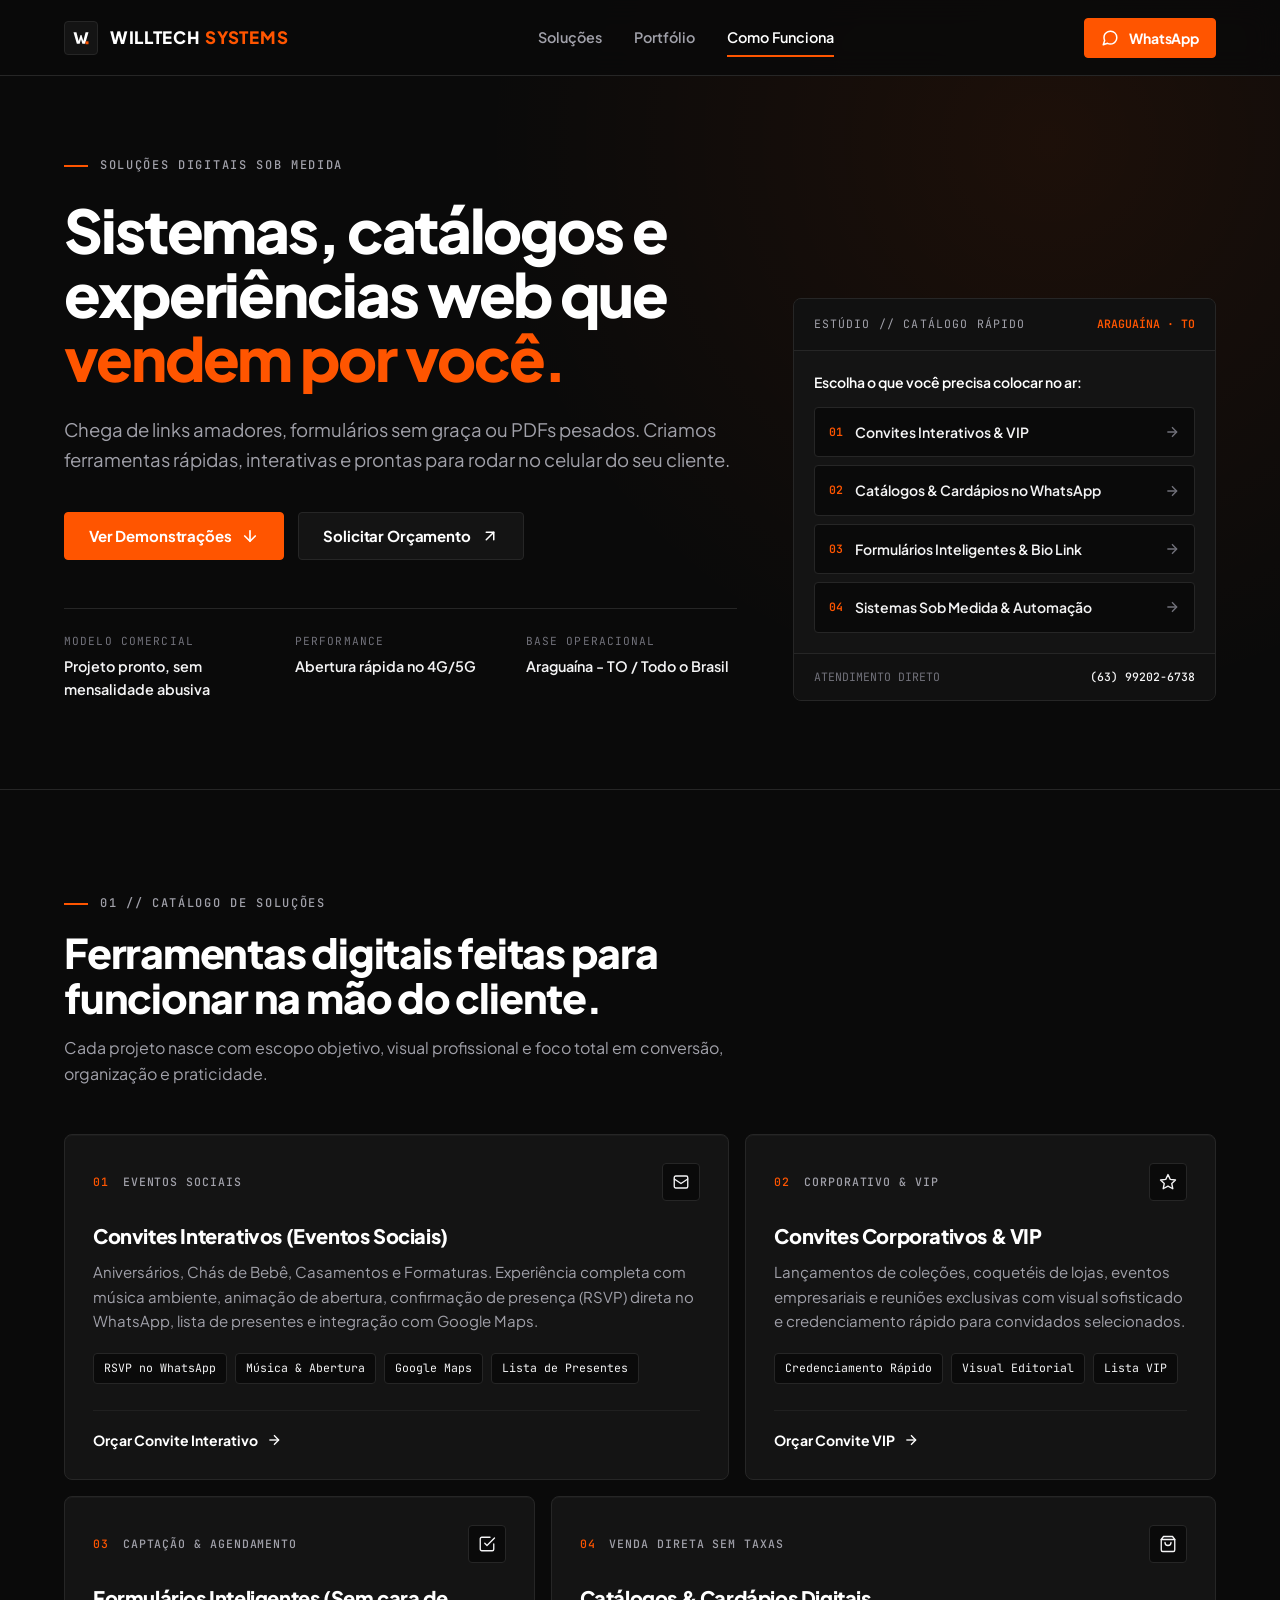
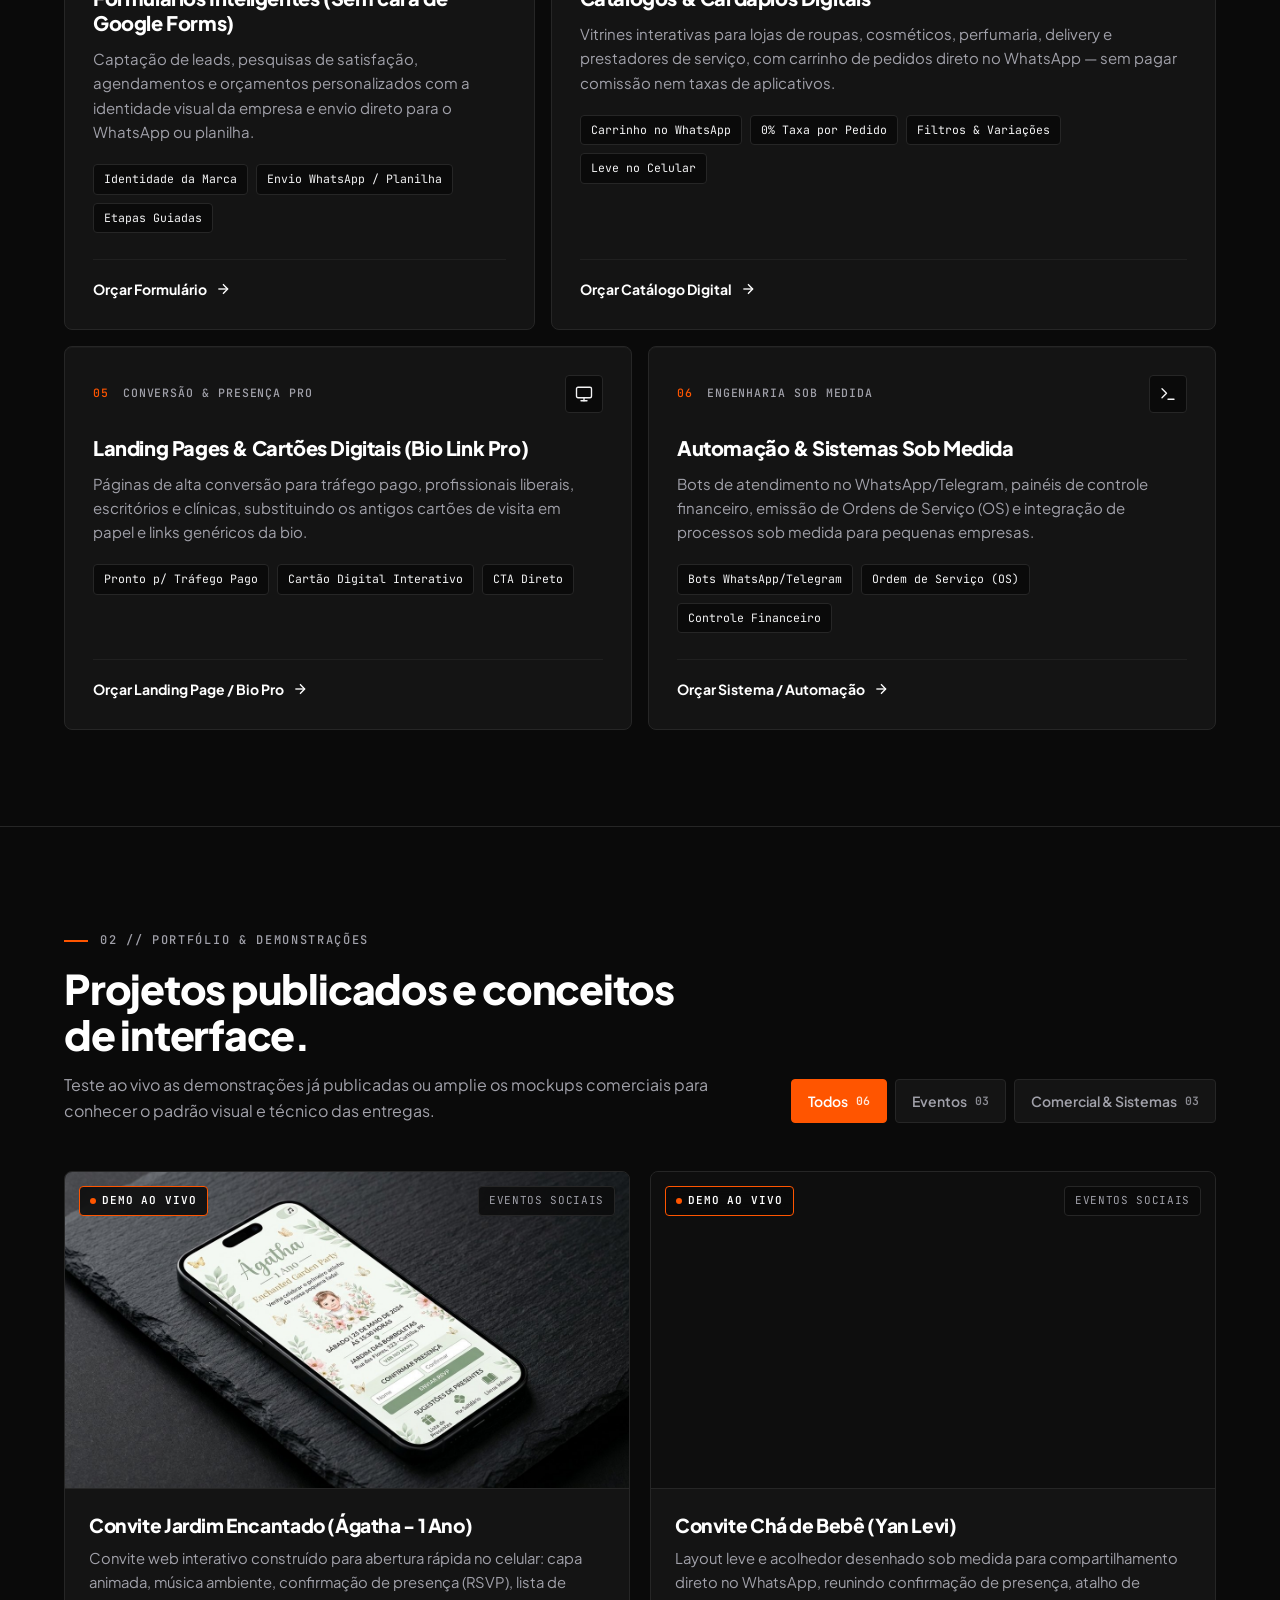
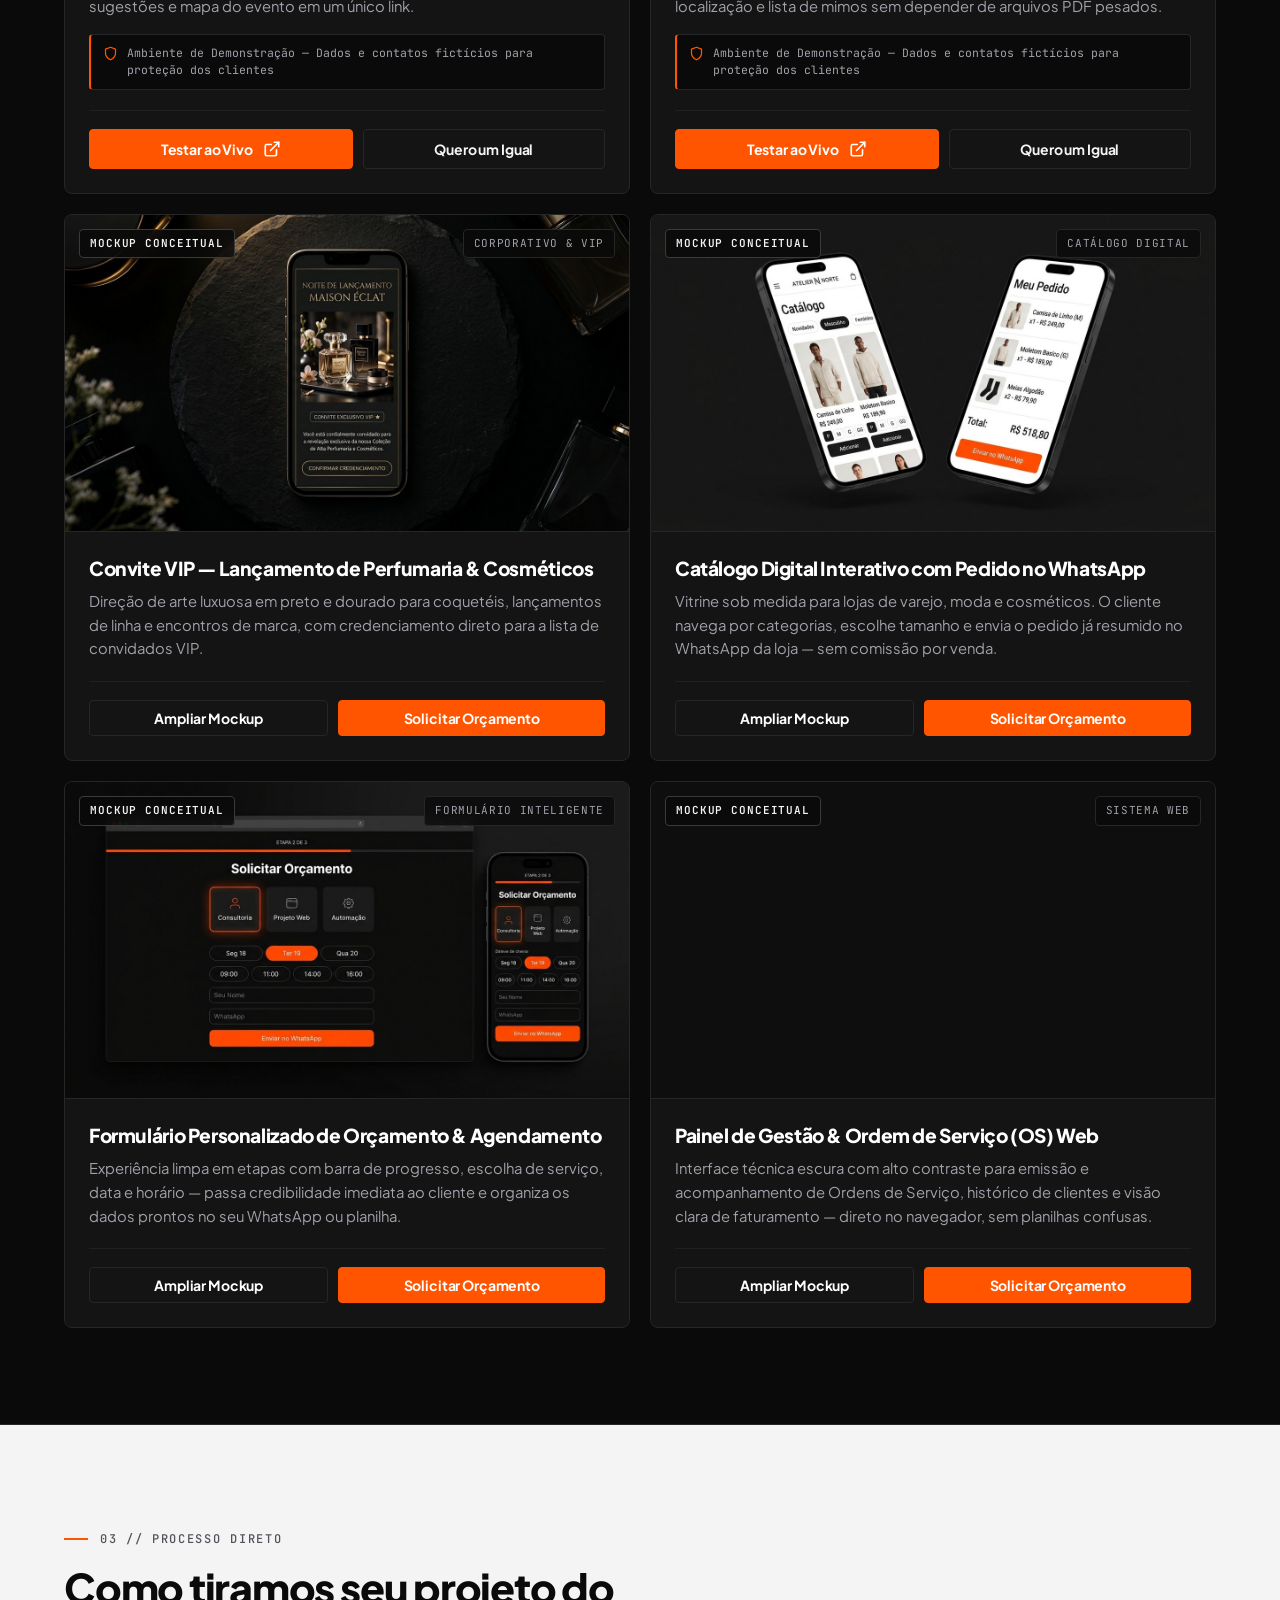
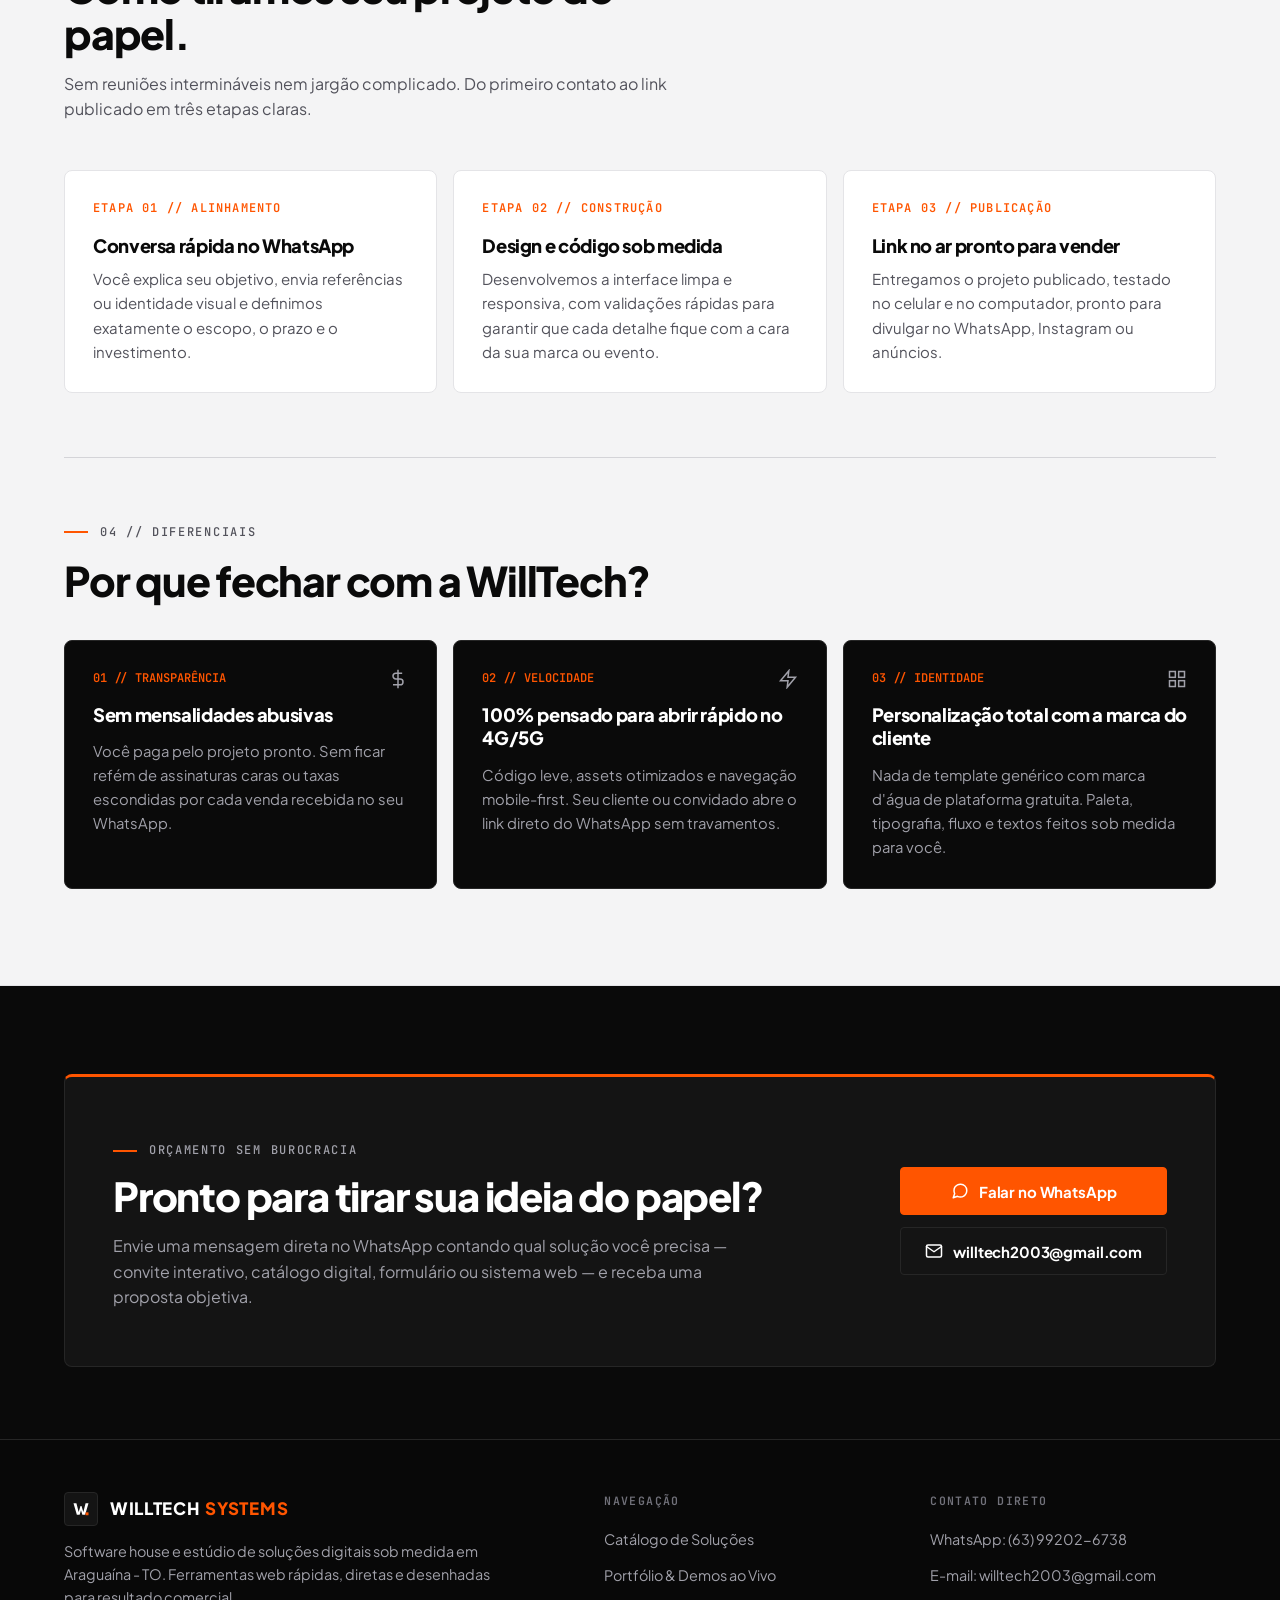
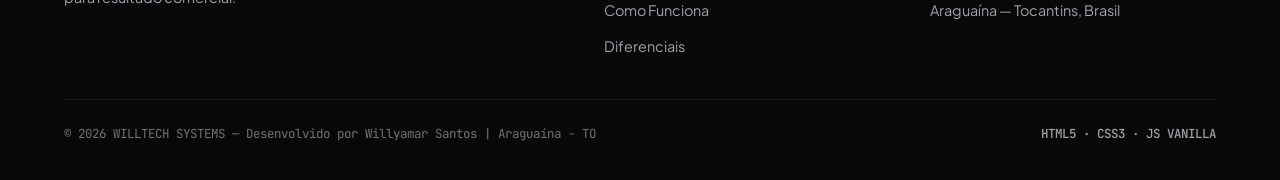
==== commit 93920735: "fix(privacy): adicionar cópia sanitizada do convite Yan Levi em demos/ sem alterar o original" ====
--- a/index.html
+++ b/index.html
@@ -650,7 +650,7 @@
               <div class="project-card__actions">
                 <a
                   id="demo-yan-levi-live"
-                  href="https://willtechsystems.github.io/Convite_Yan_Levi/"
+                  href="demos/convite-yan-levi/"
                   target="_blank"
                   rel="noopener noreferrer"
                   class="btn btn--primary btn--sm"
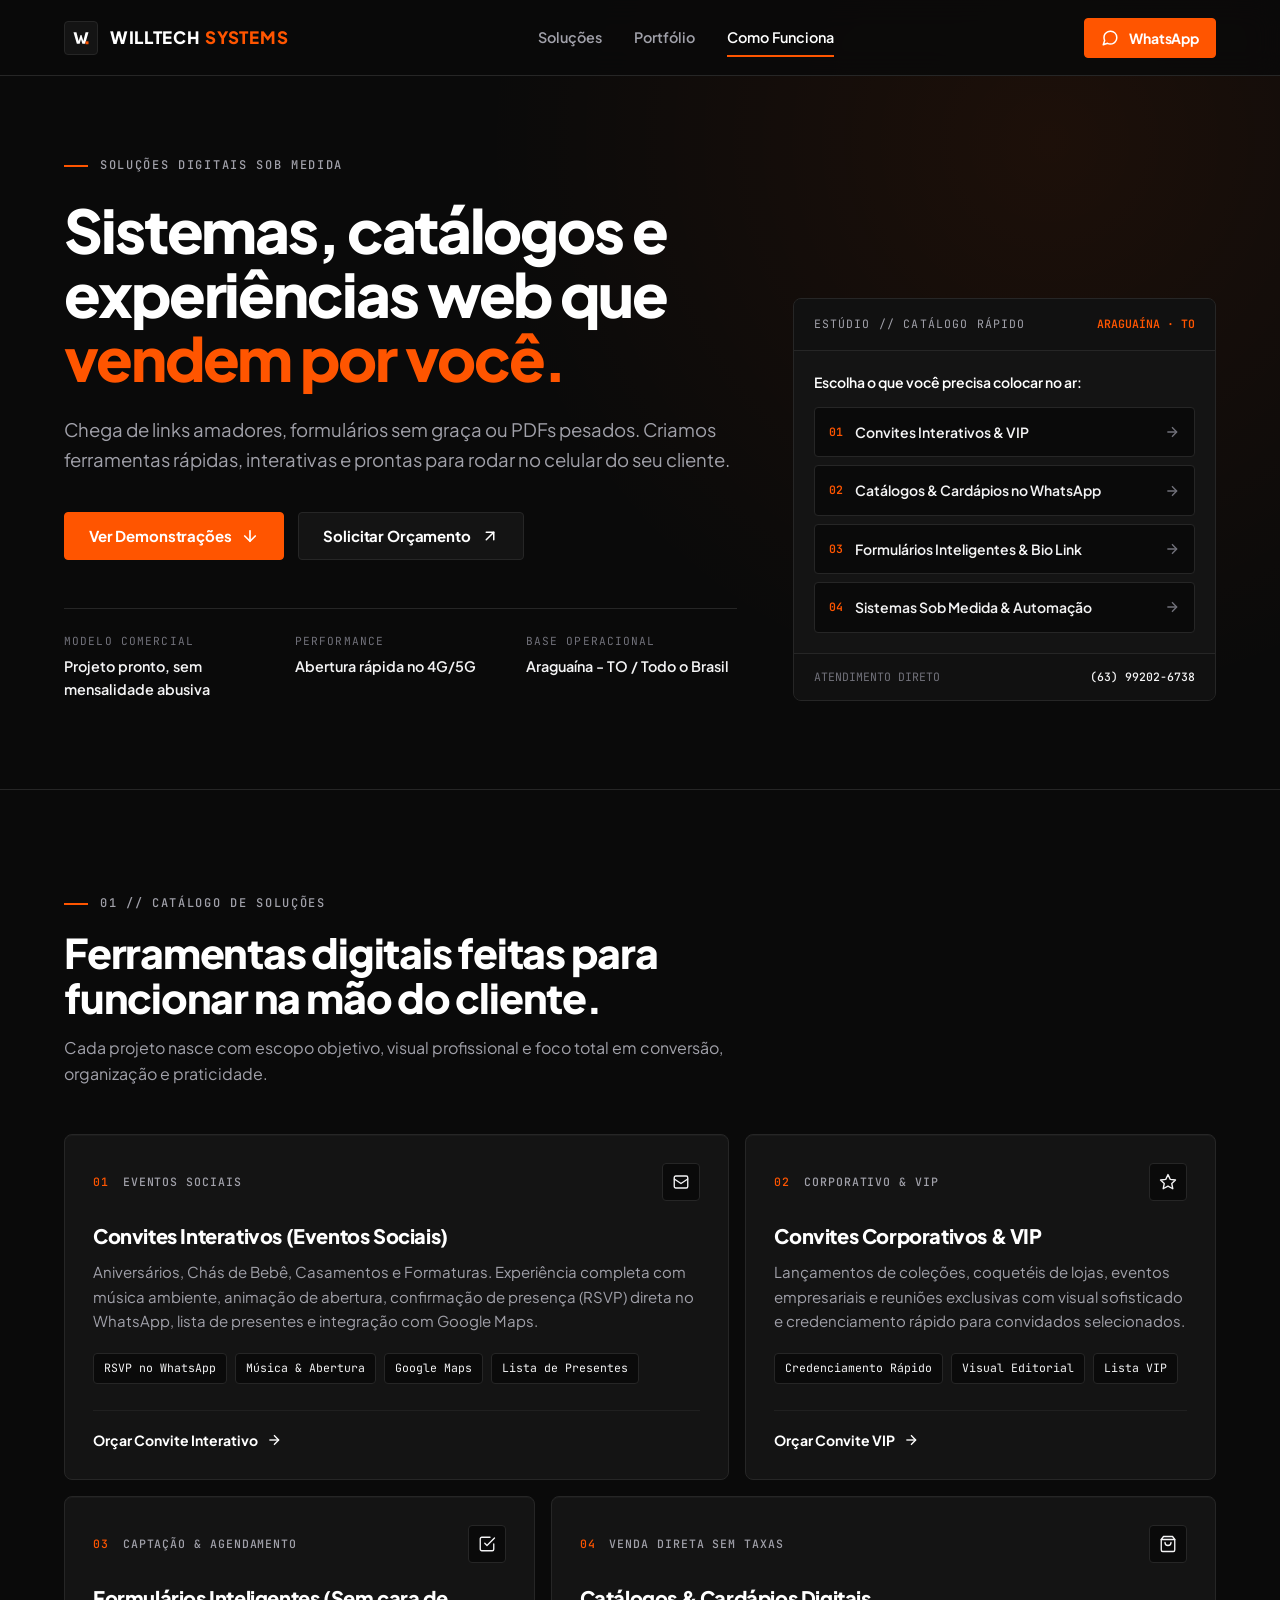
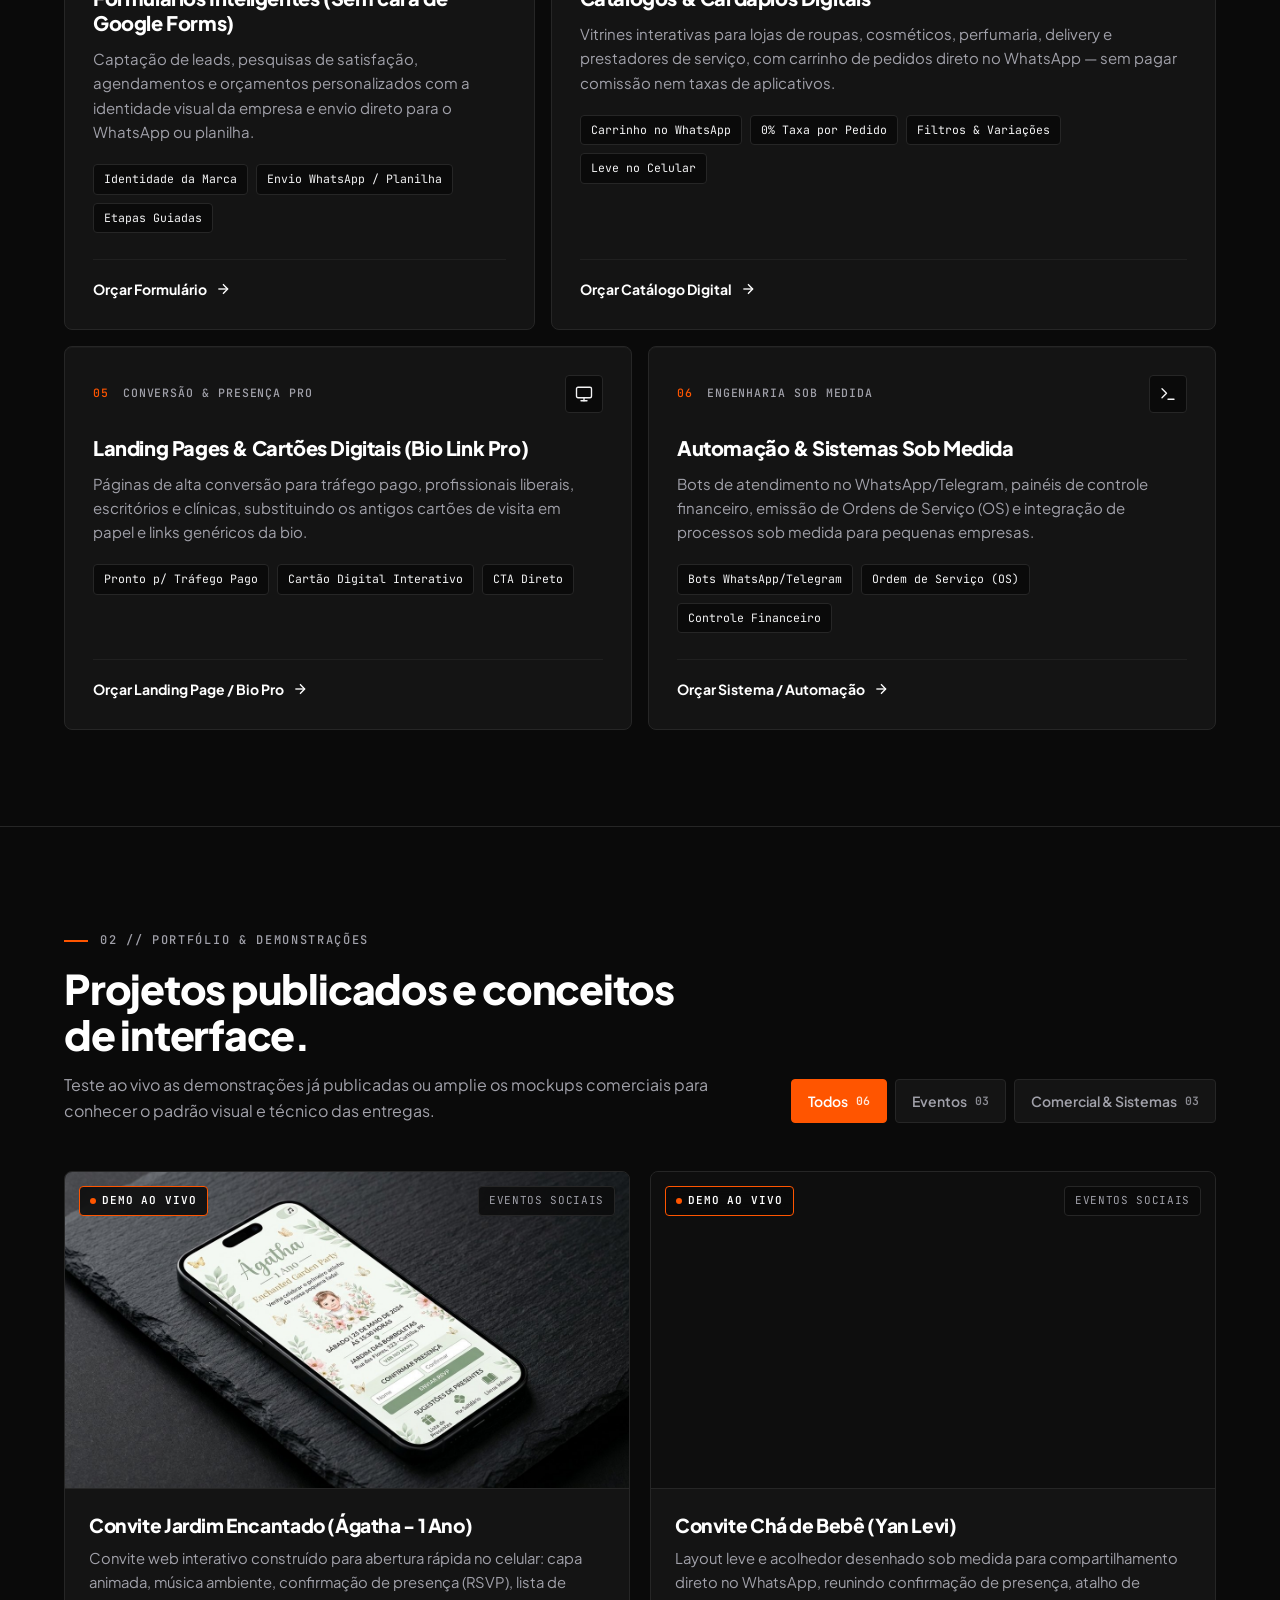
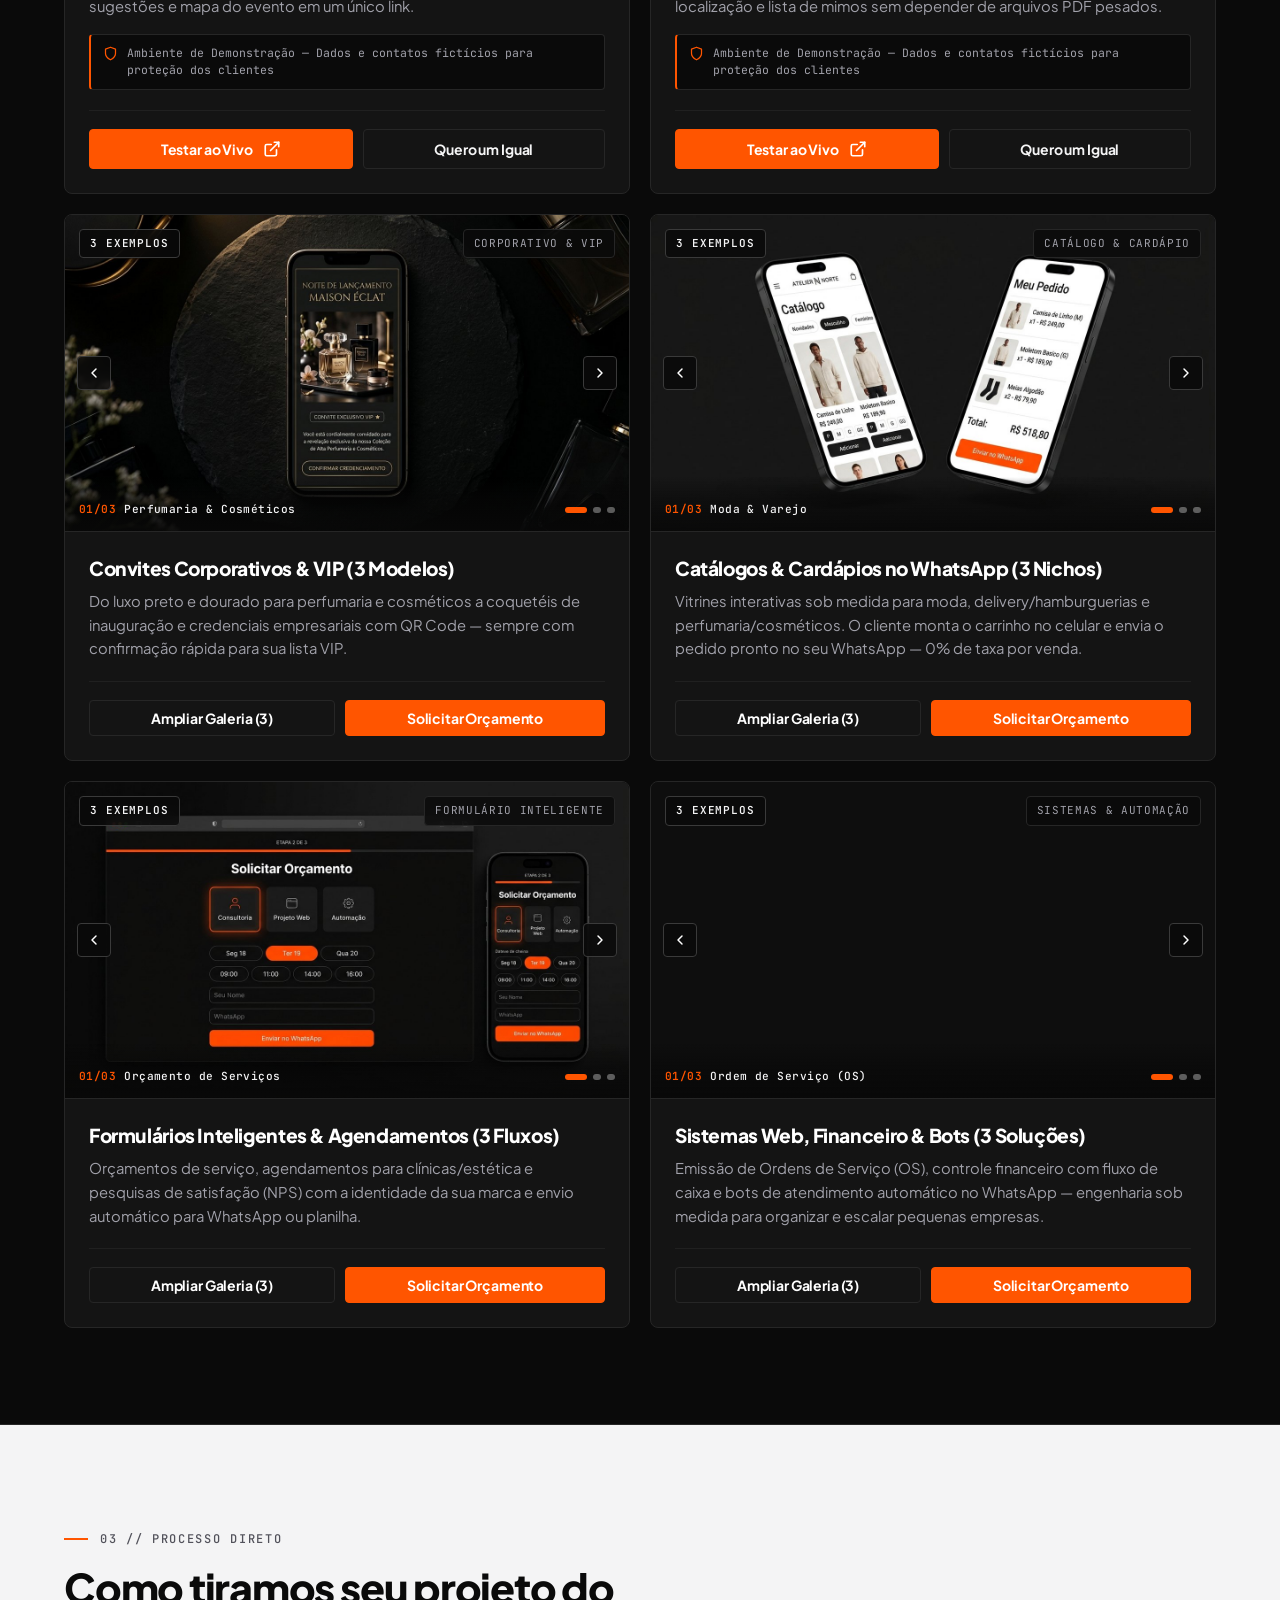
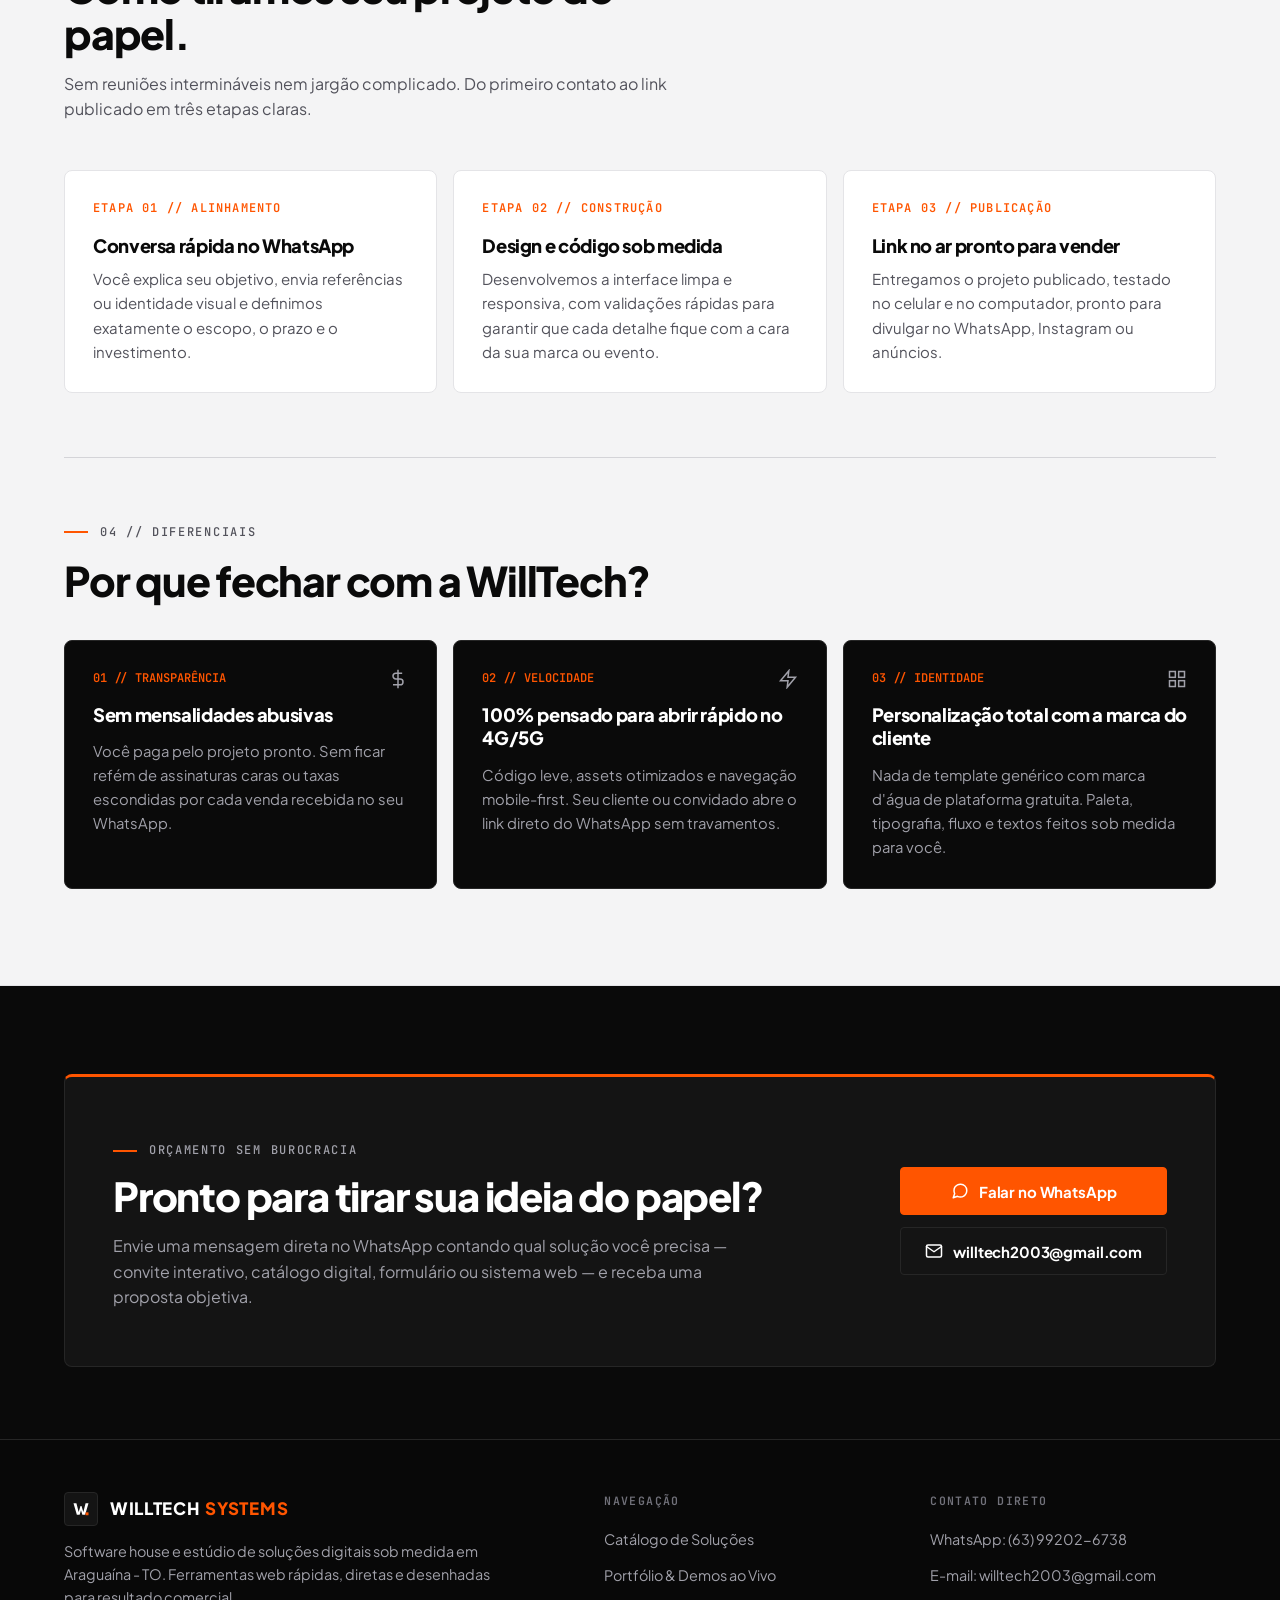
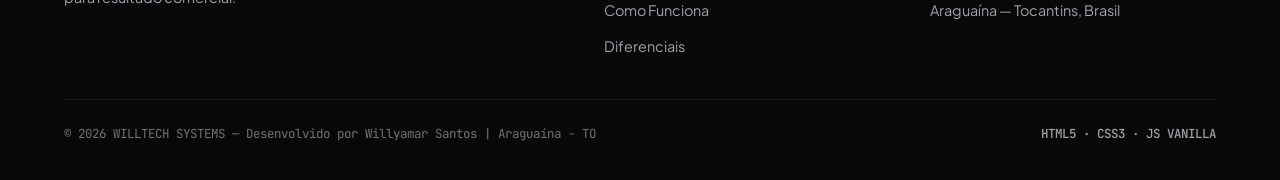
==== commit da97d732: "feat(portfolio): adicionar carrossel com 3 exemplos por categoria e galeria interativa no modal" ====
--- a/index.html
+++ b/index.html
@@ -674,42 +674,95 @@
             </div>
           </article>
 
-          <!-- CONCEITO 03: Convite VIP Lançamento de Perfumaria/Cosméticos -->
+          <!-- CONCEITO 03: Convites Corporativos & VIP (Carrossel 3 Exemplos) -->
           <article class="project-card reveal" data-category="eventos">
             <div class="project-card__media">
-              <img
-                src="assets/images/convite-vip-perfumaria.jpg"
-                alt="Mockup de Convite VIP luxuoso preto e dourado para lançamento de perfumaria e cosméticos"
-                class="project-card__img"
-                width="1280"
-                height="714"
-                decoding="async"
-              />
-              <div class="project-card__media-overlay">
-                <span class="status-tag status-tag--concept">Mockup Conceitual</span>
-                <span class="category-tag">Corporativo &amp; VIP</span>
-              </div>
-              <button
-                type="button"
-                class="project-card__zoom-trigger"
-                aria-label="Ampliar mockup do Convite VIP Lançamento de Perfumaria e Cosméticos"
-                data-open-mockup
-                data-mockup-src="assets/images/convite-vip-perfumaria.jpg"
-                data-mockup-alt="Mockup de Convite VIP preto e dourado para lançamento de perfumaria e cosméticos"
-                data-mockup-tag="CONCEITO // CORPORATIVO &amp; VIP"
-                data-mockup-title="Convite VIP Lançamento de Perfumaria &amp; Cosméticos"
-                data-mockup-desc="Estética preto e dourado pensada para lançamentos de coleções, coquetéis de lojas e eventos exclusivos com credenciamento instantâneo."
-                data-mockup-wa="Olá! Vi o conceito de Convite VIP no portfólio da WillTech Systems e tenho interesse em um projeto para meu evento."
-              >
-                <span class="zoom-hint">Ampliar Interface</span>
-              </button>
+              <div class="carousel" data-carousel="vip" aria-label="Galeria de exemplos de Convites Corporativos e VIP">
+                <div class="carousel__track">
+                  <div
+                    class="carousel__slide"
+                    data-slide-label="Perfumaria &amp; Cosméticos"
+                    data-slide-tag="CONCEITO // CORPORATIVO &amp; VIP"
+                    data-slide-title="Convite VIP — Lançamento de Perfumaria &amp; Cosméticos"
+                    data-slide-desc="Estética luxuosa em preto e dourado para lançamentos de coleções, coquetéis exclusivos e credenciamento rápido para lista VIP."
+                    data-slide-wa="Olá! Vi o conceito de Convite VIP de Perfumaria no portfólio da WillTech Systems e tenho interesse em um projeto parecido."
+                  >
+                    <img
+                      src="assets/images/convite-vip-perfumaria.jpg"
+                      alt="Mockup de Convite VIP luxuoso preto e dourado para lançamento de perfumaria e cosméticos"
+                      class="project-card__img"
+                      width="1280"
+                      height="714"
+                      decoding="async"
+                    />
+                  </div>
+                  <div
+                    class="carousel__slide"
+                    data-slide-label="Coquetel &amp; Showroom"
+                    data-slide-tag="CONCEITO // CORPORATIVO &amp; VIP"
+                    data-slide-title="Convite Editorial — Coquetel de Inauguração &amp; Moda"
+                    data-slide-desc="Layout editorial minimalista para inaugurações de lojas, lançamentos de coleção e showrooms com indicação de dress code e reserva VIP."
+                    data-slide-wa="Olá! Vi o conceito de Convite para Coquetel de Inauguração no portfólio da WillTech Systems e quero um orçamento."
+                  >
+                    <img
+                      src="assets/images/convite-vip-coquetel.jpg"
+                      alt="Mockup de Convite VIP editorial para coquetel de inauguração e lançamento de coleção de moda"
+                      class="project-card__img"
+                      width="1280"
+                      height="714"
+                      decoding="async"
+                    />
+                  </div>
+                  <div
+                    class="carousel__slide"
+                    data-slide-label="Evento Empresarial + QR"
+                    data-slide-tag="CONCEITO // CORPORATIVO &amp; VIP"
+                    data-slide-title="Credencial Digital VIP — Fórum &amp; Evento Empresarial"
+                    data-slide-desc="Convite executivo com passe digital em QR Code, programação, localização do auditório e confirmação rápida para recepção sem filas."
+                    data-slide-wa="Olá! Vi o conceito de Convite Empresarial com QR Code no portfólio da WillTech Systems e tenho interesse."
+                  >
+                    <img
+                      src="assets/images/convite-vip-empresarial.jpg"
+                      alt="Mockup de Credencial Digital VIP com QR Code para evento empresarial e fórum executivo"
+                      class="project-card__img"
+                      width="1280"
+                      height="714"
+                      decoding="async"
+                    />
+                  </div>
+                </div>
+
+                <div class="project-card__media-overlay">
+                  <span class="status-tag status-tag--concept">3 Exemplos</span>
+                  <span class="category-tag">Corporativo &amp; VIP</span>
+                </div>
+
+                <button type="button" class="carousel__btn carousel__btn--prev" aria-label="Exemplo anterior de Convite VIP">
+                  <svg viewBox="0 0 24 24" fill="none" stroke="currentColor" stroke-width="2.2" stroke-linecap="round" stroke-linejoin="round"><polyline points="15 18 9 12 15 6" /></svg>
+                </button>
+                <button type="button" class="carousel__btn carousel__btn--next" aria-label="Próximo exemplo de Convite VIP">
+                  <svg viewBox="0 0 24 24" fill="none" stroke="currentColor" stroke-width="2.2" stroke-linecap="round" stroke-linejoin="round"><polyline points="9 18 15 12 9 6" /></svg>
+                </button>
+
+                <div class="carousel__bar">
+                  <span class="carousel__caption">
+                    <span class="carousel__counter">01/03</span>
+                    <span class="carousel__label">Perfumaria &amp; Cosméticos</span>
+                  </span>
+                  <div class="carousel__dots" role="tablist" aria-label="Selecionar exemplo de Convite VIP">
+                    <button type="button" class="carousel__dot is-active" aria-selected="true" aria-label="Slide 1"></button>
+                    <button type="button" class="carousel__dot" aria-selected="false" aria-label="Slide 2"></button>
+                    <button type="button" class="carousel__dot" aria-selected="false" aria-label="Slide 3"></button>
+                  </div>
+                </div>
+              </div>
             </div>
 
             <div class="project-card__body">
-              <h3 class="project-card__title">Convite VIP — Lançamento de Perfumaria &amp; Cosméticos</h3>
+              <h3 class="project-card__title">Convites Corporativos &amp; VIP (3 Modelos)</h3>
               <p class="project-card__desc">
-                Direção de arte luxuosa em preto e dourado para coquetéis, lançamentos de linha e encontros de
-                marca, com credenciamento direto para a lista de convidados VIP.
+                Do luxo preto e dourado para perfumaria e cosméticos a coquetéis de inauguração e credenciais
+                empresariais com QR Code — sempre com confirmação rápida para sua lista VIP.
               </p>
 
               <div class="project-card__actions">
@@ -717,15 +770,9 @@
                   id="mockup-btn-vip"
                   type="button"
                   class="btn btn--secondary btn--sm"
-                  data-open-mockup
-                  data-mockup-src="assets/images/convite-vip-perfumaria.jpg"
-                  data-mockup-alt="Mockup de Convite VIP preto e dourado para lançamento de perfumaria e cosméticos"
-                  data-mockup-tag="CONCEITO // CORPORATIVO &amp; VIP"
-                  data-mockup-title="Convite VIP Lançamento de Perfumaria &amp; Cosméticos"
-                  data-mockup-desc="Estética preto e dourado pensada para lançamentos de coleções, coquetéis de lojas e eventos exclusivos com credenciamento instantâneo."
-                  data-mockup-wa="Olá! Vi o conceito de Convite VIP no portfólio da WillTech Systems e tenho interesse em um projeto para meu evento."
+                  data-open-carousel="vip"
                 >
-                  <span>Ampliar Mockup</span>
+                  <span>Ampliar Galeria (3)</span>
                 </button>
                 <a
                   href="https://wa.me/5563992026738?text=Ol%C3%A1!%20Vi%20o%20portf%C3%B3lio%20da%20WillTech%20Systems%20e%20tenho%20interesse%20em%20um%20Convite%20Corporativo%20VIP."
@@ -739,42 +786,95 @@
             </div>
           </article>
 
-          <!-- CONCEITO 04: Catálogo Digital Interativo com Pedido no WhatsApp -->
+          <!-- CONCEITO 04: Catálogos & Cardápios Digitais (Carrossel 3 Exemplos) -->
           <article class="project-card reveal" data-category="comercial">
             <div class="project-card__media">
-              <img
-                src="assets/images/catalogo-digital-moda.jpg"
-                alt="Mockup de Catálogo Digital Interativo para loja de moda com carrinho direto no WhatsApp"
-                class="project-card__img"
-                width="1280"
-                height="714"
-                decoding="async"
-              />
-              <div class="project-card__media-overlay">
-                <span class="status-tag status-tag--concept">Mockup Conceitual</span>
-                <span class="category-tag">Catálogo Digital</span>
-              </div>
-              <button
-                type="button"
-                class="project-card__zoom-trigger"
-                aria-label="Ampliar mockup do Catálogo Digital Interativo com Pedido no WhatsApp"
-                data-open-mockup
-                data-mockup-src="assets/images/catalogo-digital-moda.jpg"
-                data-mockup-alt="Mockup de Catálogo Digital Interativo para loja de moda com pedido no WhatsApp"
-                data-mockup-tag="CONCEITO // CATÁLOGO DIGITAL"
-                data-mockup-title="Catálogo Digital Interativo com Pedido no WhatsApp"
-                data-mockup-desc="Vitrine mobile-first para lojas de roupas, cosméticos e varejo: seleção de tamanhos, resumo do carrinho e fechamento direto no WhatsApp sem taxas de marketplace."
-                data-mockup-wa="Olá! Vi o portfólio da WillTech Systems e tenho interesse em um Catálogo Digital com pedido no WhatsApp."
-              >
-                <span class="zoom-hint">Ampliar Interface</span>
-              </button>
+              <div class="carousel" data-carousel="catalogo" aria-label="Galeria de exemplos de Catálogos e Cardápios Digitais">
+                <div class="carousel__track">
+                  <div
+                    class="carousel__slide"
+                    data-slide-label="Moda &amp; Varejo"
+                    data-slide-tag="CONCEITO // CATÁLOGO DIGITAL"
+                    data-slide-title="Catálogo Digital — Loja de Moda &amp; Varejo"
+                    data-slide-desc="Vitrine mobile-first para lojas de roupas e acessórios: escolha de tamanho, filtro por coleção e envio do pedido resumido direto no WhatsApp."
+                    data-slide-wa="Olá! Vi o exemplo de Catálogo Digital para Moda no portfólio da WillTech Systems e quero um orçamento."
+                  >
+                    <img
+                      src="assets/images/catalogo-digital-moda.jpg"
+                      alt="Mockup de Catálogo Digital Interativo para loja de moda com carrinho direto no WhatsApp"
+                      class="project-card__img"
+                      width="1280"
+                      height="714"
+                      decoding="async"
+                    />
+                  </div>
+                  <div
+                    class="carousel__slide"
+                    data-slide-label="Cardápio Delivery"
+                    data-slide-tag="CONCEITO // CARDÁPIO DIGITAL"
+                    data-slide-title="Cardápio Digital Interativo — Hamburgueria &amp; Delivery"
+                    data-slide-desc="Cardápio rápido com fotos chamativas, adicionais, cálculo automático do carrinho e pedido direto no WhatsApp sem pagar comissão para apps de entrega."
+                    data-slide-wa="Olá! Vi o exemplo de Cardápio Digital para Delivery no portfólio da WillTech Systems e tenho interesse."
+                  >
+                    <img
+                      src="assets/images/catalogo-cardapio-delivery.jpg"
+                      alt="Mockup de Cardápio Digital Interativo para hamburgueria e delivery com envio no WhatsApp"
+                      class="project-card__img"
+                      width="1280"
+                      height="714"
+                      decoding="async"
+                    />
+                  </div>
+                  <div
+                    class="carousel__slide"
+                    data-slide-label="Cosméticos &amp; Perfumaria"
+                    data-slide-tag="CONCEITO // CATÁLOGO DIGITAL"
+                    data-slide-title="Vitrine Interativa — Perfumaria, Skincare &amp; Cosméticos"
+                    data-slide-desc="Catálogo elegante com categorias de produtos, sacola de compras e fechamento imediato no WhatsApp — ideal para revendedoras e lojas de beleza."
+                    data-slide-wa="Olá! Vi o exemplo de Catálogo de Cosméticos e Perfumaria no portfólio da WillTech Systems e quero saber mais."
+                  >
+                    <img
+                      src="assets/images/catalogo-cosmeticos.jpg"
+                      alt="Mockup de Catálogo Digital para loja de cosméticos e perfumaria com sacola no WhatsApp"
+                      class="project-card__img"
+                      width="1280"
+                      height="714"
+                      decoding="async"
+                    />
+                  </div>
+                </div>
+
+                <div class="project-card__media-overlay">
+                  <span class="status-tag status-tag--concept">3 Exemplos</span>
+                  <span class="category-tag">Catálogo &amp; Cardápio</span>
+                </div>
+
+                <button type="button" class="carousel__btn carousel__btn--prev" aria-label="Exemplo anterior de Catálogo Digital">
+                  <svg viewBox="0 0 24 24" fill="none" stroke="currentColor" stroke-width="2.2" stroke-linecap="round" stroke-linejoin="round"><polyline points="15 18 9 12 15 6" /></svg>
+                </button>
+                <button type="button" class="carousel__btn carousel__btn--next" aria-label="Próximo exemplo de Catálogo Digital">
+                  <svg viewBox="0 0 24 24" fill="none" stroke="currentColor" stroke-width="2.2" stroke-linecap="round" stroke-linejoin="round"><polyline points="9 18 15 12 9 6" /></svg>
+                </button>
+
+                <div class="carousel__bar">
+                  <span class="carousel__caption">
+                    <span class="carousel__counter">01/03</span>
+                    <span class="carousel__label">Moda &amp; Varejo</span>
+                  </span>
+                  <div class="carousel__dots" role="tablist" aria-label="Selecionar exemplo de Catálogo Digital">
+                    <button type="button" class="carousel__dot is-active" aria-selected="true" aria-label="Slide 1"></button>
+                    <button type="button" class="carousel__dot" aria-selected="false" aria-label="Slide 2"></button>
+                    <button type="button" class="carousel__dot" aria-selected="false" aria-label="Slide 3"></button>
+                  </div>
+                </div>
+              </div>
             </div>
 
             <div class="project-card__body">
-              <h3 class="project-card__title">Catálogo Digital Interativo com Pedido no WhatsApp</h3>
+              <h3 class="project-card__title">Catálogos &amp; Cardápios no WhatsApp (3 Nichos)</h3>
               <p class="project-card__desc">
-                Vitrine sob medida para lojas de varejo, moda e cosméticos. O cliente navega por categorias,
-                escolhe tamanho e envia o pedido já resumido no WhatsApp da loja — sem comissão por venda.
+                Vitrines interativas sob medida para moda, delivery/hamburguerias e perfumaria/cosméticos. O
+                cliente monta o carrinho no celular e envia o pedido pronto no seu WhatsApp — 0% de taxa por venda.
               </p>
 
               <div class="project-card__actions">
@@ -782,18 +882,12 @@
                   id="mockup-btn-catalogo"
                   type="button"
                   class="btn btn--secondary btn--sm"
-                  data-open-mockup
-                  data-mockup-src="assets/images/catalogo-digital-moda.jpg"
-                  data-mockup-alt="Mockup de Catálogo Digital Interativo para loja de moda com pedido no WhatsApp"
-                  data-mockup-tag="CONCEITO // CATÁLOGO DIGITAL"
-                  data-mockup-title="Catálogo Digital Interativo com Pedido no WhatsApp"
-                  data-mockup-desc="Vitrine mobile-first para lojas de roupas, cosméticos e varejo: seleção de tamanhos, resumo do carrinho e fechamento direto no WhatsApp sem taxas de marketplace."
-                  data-mockup-wa="Olá! Vi o portfólio da WillTech Systems e tenho interesse em um Catálogo Digital com pedido no WhatsApp."
+                  data-open-carousel="catalogo"
                 >
-                  <span>Ampliar Mockup</span>
+                  <span>Ampliar Galeria (3)</span>
                 </button>
                 <a
-                  href="https://wa.me/5563992026738?text=Ol%C3%A1!%20Vi%20o%20portf%C3%B3lio%20da%20WillTech%20Systems%20e%20tenho%20interesse%20em%20um%20Cat%C3%A1logo%20Digital."
+                  href="https://wa.me/5563992026738?text=Ol%C3%A1!%20Vi%20o%20portf%C3%B3lio%20da%20WillTech%20Systems%20e%20tenho%20interesse%20em%20um%20Cat%C3%A1logo%20ou%20Card%C3%A1pio%20Digital."
                   target="_blank"
                   rel="noopener noreferrer"
                   class="btn btn--primary btn--sm"
@@ -804,42 +898,95 @@
             </div>
           </article>
 
-          <!-- CONCEITO 05: Formulário Personalizado de Orçamento/Agendamento -->
+          <!-- CONCEITO 05: Formulários Inteligentes (Carrossel 3 Exemplos) -->
           <article class="project-card reveal" data-category="comercial">
             <div class="project-card__media">
-              <img
-                src="assets/images/formulario-inteligente.jpg"
-                alt="Mockup de Formulário Personalizado de Orçamento e Agendamento em desktop e smartphone"
-                class="project-card__img"
-                width="1280"
-                height="714"
-                decoding="async"
-              />
-              <div class="project-card__media-overlay">
-                <span class="status-tag status-tag--concept">Mockup Conceitual</span>
-                <span class="category-tag">Formulário Inteligente</span>
-              </div>
-              <button
-                type="button"
-                class="project-card__zoom-trigger"
-                aria-label="Ampliar mockup do Formulário Personalizado de Orçamento e Agendamento"
-                data-open-mockup
-                data-mockup-src="assets/images/formulario-inteligente.jpg"
-                data-mockup-alt="Mockup de Formulário Personalizado de Orçamento e Agendamento"
-                data-mockup-tag="CONCEITO // FORMULÁRIO INTELIGENTE"
-                data-mockup-title="Formulário Personalizado de Orçamento &amp; Agendamento"
-                data-mockup-desc="Interface guiada em etapas com a identidade visual da sua empresa, seleção visual de serviços e horários — zero cara de Google Forms e envio direto para WhatsApp ou planilha."
-                data-mockup-wa="Olá! Vi o portfólio da WillTech Systems e tenho interesse em um Formulário Inteligente personalizado."
-              >
-                <span class="zoom-hint">Ampliar Interface</span>
-              </button>
+              <div class="carousel" data-carousel="formulario" aria-label="Galeria de exemplos de Formulários Inteligentes">
+                <div class="carousel__track">
+                  <div
+                    class="carousel__slide"
+                    data-slide-label="Orçamento de Serviços"
+                    data-slide-tag="CONCEITO // FORMULÁRIO INTELIGENTE"
+                    data-slide-title="Formulário em Etapas — Orçamento &amp; Agendamento"
+                    data-slide-desc="Fluxo guiado com seleção visual de serviço, dia e horário — substitui formulários genéricos e entrega o pedido pronto no WhatsApp ou planilha."
+                    data-slide-wa="Olá! Vi o exemplo de Formulário de Orçamento no portfólio da WillTech Systems e quero um orçamento."
+                  >
+                    <img
+                      src="assets/images/formulario-inteligente.jpg"
+                      alt="Mockup de Formulário Personalizado de Orçamento e Agendamento em desktop e smartphone"
+                      class="project-card__img"
+                      width="1280"
+                      height="714"
+                      decoding="async"
+                    />
+                  </div>
+                  <div
+                    class="carousel__slide"
+                    data-slide-label="Clínicas &amp; Estética"
+                    data-slide-tag="CONCEITO // AGENDAMENTO ONLINE"
+                    data-slide-title="Agendamento Personalizado — Clínicas, Saúde &amp; Estética"
+                    data-slide-desc="Interface limpa e leve no celular para o paciente escolher o procedimento, o dia e o horário disponível com confirmação imediata no WhatsApp."
+                    data-slide-wa="Olá! Vi o exemplo de Agendamento para Clínicas no portfólio da WillTech Systems e tenho interesse."
+                  >
+                    <img
+                      src="assets/images/formulario-clinica.jpg"
+                      alt="Mockup de Formulário de Agendamento Online para clínicas e estética em desktop e smartphone"
+                      class="project-card__img"
+                      width="1280"
+                      height="714"
+                      decoding="async"
+                    />
+                  </div>
+                  <div
+                    class="carousel__slide"
+                    data-slide-label="Pesquisa NPS &amp; Leads"
+                    data-slide-tag="CONCEITO // PESQUISA &amp; CAPTAÇÃO"
+                    data-slide-title="Pesquisa de Satisfação (NPS) &amp; Captação de Leads"
+                    data-slide-desc="Escala visual de 1 a 10, chips de feedback rápido e registro automático na planilha da empresa — zero aparência de Google Forms."
+                    data-slide-wa="Olá! Vi o exemplo de Pesquisa NPS e Captação de Leads no portfólio da WillTech Systems e quero saber mais."
+                  >
+                    <img
+                      src="assets/images/formulario-nps-leads.jpg"
+                      alt="Mockup de Pesquisa de Satisfação NPS interativa e captação de leads"
+                      class="project-card__img"
+                      width="1280"
+                      height="714"
+                      decoding="async"
+                    />
+                  </div>
+                </div>
+
+                <div class="project-card__media-overlay">
+                  <span class="status-tag status-tag--concept">3 Exemplos</span>
+                  <span class="category-tag">Formulário Inteligente</span>
+                </div>
+
+                <button type="button" class="carousel__btn carousel__btn--prev" aria-label="Exemplo anterior de Formulário Inteligente">
+                  <svg viewBox="0 0 24 24" fill="none" stroke="currentColor" stroke-width="2.2" stroke-linecap="round" stroke-linejoin="round"><polyline points="15 18 9 12 15 6" /></svg>
+                </button>
+                <button type="button" class="carousel__btn carousel__btn--next" aria-label="Próximo exemplo de Formulário Inteligente">
+                  <svg viewBox="0 0 24 24" fill="none" stroke="currentColor" stroke-width="2.2" stroke-linecap="round" stroke-linejoin="round"><polyline points="9 18 15 12 9 6" /></svg>
+                </button>
+
+                <div class="carousel__bar">
+                  <span class="carousel__caption">
+                    <span class="carousel__counter">01/03</span>
+                    <span class="carousel__label">Orçamento de Serviços</span>
+                  </span>
+                  <div class="carousel__dots" role="tablist" aria-label="Selecionar exemplo de Formulário Inteligente">
+                    <button type="button" class="carousel__dot is-active" aria-selected="true" aria-label="Slide 1"></button>
+                    <button type="button" class="carousel__dot" aria-selected="false" aria-label="Slide 2"></button>
+                    <button type="button" class="carousel__dot" aria-selected="false" aria-label="Slide 3"></button>
+                  </div>
+                </div>
+              </div>
             </div>
 
             <div class="project-card__body">
-              <h3 class="project-card__title">Formulário Personalizado de Orçamento &amp; Agendamento</h3>
+              <h3 class="project-card__title">Formulários Inteligentes &amp; Agendamentos (3 Fluxos)</h3>
               <p class="project-card__desc">
-                Experiência limpa em etapas com barra de progresso, escolha de serviço, data e horário — passa
-                credibilidade imediata ao cliente e organiza os dados prontos no seu WhatsApp ou planilha.
+                Orçamentos de serviço, agendamentos para clínicas/estética e pesquisas de satisfação (NPS) com a
+                identidade da sua marca e envio automático para WhatsApp ou planilha.
               </p>
 
               <div class="project-card__actions">
@@ -847,15 +994,9 @@
                   id="mockup-btn-formulario"
                   type="button"
                   class="btn btn--secondary btn--sm"
-                  data-open-mockup
-                  data-mockup-src="assets/images/formulario-inteligente.jpg"
-                  data-mockup-alt="Mockup de Formulário Personalizado de Orçamento e Agendamento"
-                  data-mockup-tag="CONCEITO // FORMULÁRIO INTELIGENTE"
-                  data-mockup-title="Formulário Personalizado de Orçamento &amp; Agendamento"
-                  data-mockup-desc="Interface guiada em etapas com a identidade visual da sua empresa, seleção visual de serviços e horários — zero cara de Google Forms e envio direto para WhatsApp ou planilha."
-                  data-mockup-wa="Olá! Vi o portfólio da WillTech Systems e tenho interesse em um Formulário Inteligente personalizado."
+                  data-open-carousel="formulario"
                 >
-                  <span>Ampliar Mockup</span>
+                  <span>Ampliar Galeria (3)</span>
                 </button>
                 <a
                   href="https://wa.me/5563992026738?text=Ol%C3%A1!%20Vi%20o%20portf%C3%B3lio%20da%20WillTech%20Systems%20e%20tenho%20interesse%20em%20um%20Formul%C3%A1rio%20Inteligente%20de%20or%C3%A7amento%20ou%20agendamento."
@@ -869,42 +1010,95 @@
             </div>
           </article>
 
-          <!-- CONCEITO 06: Painel de Gestão / Ordem de Serviço Web -->
+          <!-- CONCEITO 06: Painéis de Gestão, OS & Automação (Carrossel 3 Exemplos) -->
           <article class="project-card reveal" data-category="comercial">
             <div class="project-card__media">
-              <img
-                src="assets/images/painel-ordem-servico.jpg"
-                alt="Mockup de Painel de Gestão e Ordem de Serviço Web com interface escura e detalhes em laranja"
-                class="project-card__img"
-                width="1280"
-                height="714"
-                decoding="async"
-              />
-              <div class="project-card__media-overlay">
-                <span class="status-tag status-tag--concept">Mockup Conceitual</span>
-                <span class="category-tag">Sistema Web</span>
-              </div>
-              <button
-                type="button"
-                class="project-card__zoom-trigger"
-                aria-label="Ampliar mockup do Painel de Gestão e Ordem de Serviço Web"
-                data-open-mockup
-                data-mockup-src="assets/images/painel-ordem-servico.jpg"
-                data-mockup-alt="Mockup de Painel de Gestão e Ordem de Serviço Web"
-                data-mockup-tag="CONCEITO // SISTEMA SOB MEDIDA"
-                data-mockup-title="Painel de Gestão &amp; Ordem de Serviço (OS) Web"
-                data-mockup-desc="Aplicação web técnica para pequenas empresas e assistências controlarem Ordens de Serviço, clientes, status de execução e faturamento em um só painel."
-                data-mockup-wa="Olá! Vi o portfólio da WillTech Systems e tenho interesse em um Sistema Web ou Painel de Ordem de Serviço."
-              >
-                <span class="zoom-hint">Ampliar Interface</span>
-              </button>
+              <div class="carousel" data-carousel="sistemas" aria-label="Galeria de exemplos de Sistemas Web e Automação">
+                <div class="carousel__track">
+                  <div
+                    class="carousel__slide"
+                    data-slide-label="Ordem de Serviço (OS)"
+                    data-slide-tag="CONCEITO // SISTEMA SOB MEDIDA"
+                    data-slide-title="Painel de Gestão &amp; Ordem de Serviço (OS) Web"
+                    data-slide-desc="Controle de Ordens de Serviço em tempo real com status de execução, cadastro de clientes e resumo de faturamento direto no navegador."
+                    data-slide-wa="Olá! Vi o exemplo de Painel de Ordem de Serviço (OS) no portfólio da WillTech Systems e quero um orçamento."
+                  >
+                    <img
+                      src="assets/images/painel-ordem-servico.jpg"
+                      alt="Mockup de Painel de Gestão e Ordem de Serviço Web com interface escura e detalhes em laranja"
+                      class="project-card__img"
+                      width="1280"
+                      height="714"
+                      decoding="async"
+                    />
+                  </div>
+                  <div
+                    class="carousel__slide"
+                    data-slide-label="Controle Financeiro"
+                    data-slide-tag="CONCEITO // GESTÃO FINANCEIRA"
+                    data-slide-title="Painel Financeiro &amp; Fluxo de Caixa PME"
+                    data-slide-desc="Visão clara de entradas, saídas, saldo líquido, gráfico mensal e contas a receber/pagar sob medida — sem planilhas confusas."
+                    data-slide-wa="Olá! Vi o exemplo de Painel Financeiro e Fluxo de Caixa no portfólio da WillTech Systems e tenho interesse."
+                  >
+                    <img
+                      src="assets/images/painel-financeiro.jpg"
+                      alt="Mockup de Painel Financeiro e Fluxo de Caixa Web para pequenas empresas"
+                      class="project-card__img"
+                      width="1280"
+                      height="714"
+                      decoding="async"
+                    />
+                  </div>
+                  <div
+                    class="carousel__slide"
+                    data-slide-label="Bot WhatsApp 24h"
+                    data-slide-tag="CONCEITO // AUTOMAÇÃO DE ATENDIMENTO"
+                    data-slide-title="Automação &amp; Bot de Atendimento no WhatsApp 24h"
+                    data-slide-desc="Triagem automática de clientes em segundos com menu interativo, envio de catálogo/agendamento, registro em planilha e passagem pronta para a equipe."
+                    data-slide-wa="Olá! Vi o exemplo de Bot e Automação no WhatsApp no portfólio da WillTech Systems e quero saber mais."
+                  >
+                    <img
+                      src="assets/images/painel-automacao-bot.jpg"
+                      alt="Mockup de Automação e Bot de Atendimento no WhatsApp com painel de fluxo"
+                      class="project-card__img"
+                      width="1280"
+                      height="714"
+                      decoding="async"
+                    />
+                  </div>
+                </div>
+
+                <div class="project-card__media-overlay">
+                  <span class="status-tag status-tag--concept">3 Exemplos</span>
+                  <span class="category-tag">Sistemas &amp; Automação</span>
+                </div>
+
+                <button type="button" class="carousel__btn carousel__btn--prev" aria-label="Exemplo anterior de Sistemas e Automação">
+                  <svg viewBox="0 0 24 24" fill="none" stroke="currentColor" stroke-width="2.2" stroke-linecap="round" stroke-linejoin="round"><polyline points="15 18 9 12 15 6" /></svg>
+                </button>
+                <button type="button" class="carousel__btn carousel__btn--next" aria-label="Próximo exemplo de Sistemas e Automação">
+                  <svg viewBox="0 0 24 24" fill="none" stroke="currentColor" stroke-width="2.2" stroke-linecap="round" stroke-linejoin="round"><polyline points="9 18 15 12 9 6" /></svg>
+                </button>
+
+                <div class="carousel__bar">
+                  <span class="carousel__caption">
+                    <span class="carousel__counter">01/03</span>
+                    <span class="carousel__label">Ordem de Serviço (OS)</span>
+                  </span>
+                  <div class="carousel__dots" role="tablist" aria-label="Selecionar exemplo de Sistemas e Automação">
+                    <button type="button" class="carousel__dot is-active" aria-selected="true" aria-label="Slide 1"></button>
+                    <button type="button" class="carousel__dot" aria-selected="false" aria-label="Slide 2"></button>
+                    <button type="button" class="carousel__dot" aria-selected="false" aria-label="Slide 3"></button>
+                  </div>
+                </div>
+              </div>
             </div>
 
             <div class="project-card__body">
-              <h3 class="project-card__title">Painel de Gestão &amp; Ordem de Serviço (OS) Web</h3>
+              <h3 class="project-card__title">Sistemas Web, Financeiro &amp; Bots (3 Soluções)</h3>
               <p class="project-card__desc">
-                Interface técnica escura com alto contraste para emissão e acompanhamento de Ordens de Serviço,
-                histórico de clientes e visão clara de faturamento — direto no navegador, sem planilhas confusas.
+                Emissão de Ordens de Serviço (OS), controle financeiro com fluxo de caixa e bots de atendimento
+                automático no WhatsApp — engenharia sob medida para organizar e escalar pequenas empresas.
               </p>
 
               <div class="project-card__actions">
@@ -912,18 +1106,12 @@
                   id="mockup-btn-painel"
                   type="button"
                   class="btn btn--secondary btn--sm"
-                  data-open-mockup
-                  data-mockup-src="assets/images/painel-ordem-servico.jpg"
-                  data-mockup-alt="Mockup de Painel de Gestão e Ordem de Serviço Web"
-                  data-mockup-tag="CONCEITO // SISTEMA SOB MEDIDA"
-                  data-mockup-title="Painel de Gestão &amp; Ordem de Serviço (OS) Web"
-                  data-mockup-desc="Aplicação web técnica para pequenas empresas e assistências controlarem Ordens de Serviço, clientes, status de execução e faturamento em um só painel."
-                  data-mockup-wa="Olá! Vi o portfólio da WillTech Systems e tenho interesse em um Sistema Web ou Painel de Ordem de Serviço."
+                  data-open-carousel="sistemas"
                 >
-                  <span>Ampliar Mockup</span>
+                  <span>Ampliar Galeria (3)</span>
                 </button>
                 <a
-                  href="https://wa.me/5563992026738?text=Ol%C3%A1!%20Vi%20o%20portf%C3%B3lio%20da%20WillTech%20Systems%20e%20tenho%20interesse%20em%20um%20Sistema%20Web%20de%20Gest%C3%A3o%20%2F%20Ordem%20de%20Servi%C3%A7o."
+                  href="https://wa.me/5563992026738?text=Ol%C3%A1!%20Vi%20o%20portf%C3%B3lio%20da%20WillTech%20Systems%20e%20tenho%20interesse%20em%20um%20Sistema%20Web%20ou%20Automa%C3%A7%C3%A3o."
                   target="_blank"
                   rel="noopener noreferrer"
                   class="btn btn--primary btn--sm"
@@ -1178,8 +1366,16 @@
       </div>
 
       <div class="modal__media">
+        <button type="button" class="modal__nav modal__nav--prev" id="modal-prev" aria-label="Exemplo anterior">
+          <svg width="18" height="18" viewBox="0 0 24 24" fill="none" stroke="currentColor" stroke-width="2.2" stroke-linecap="round" stroke-linejoin="round"><polyline points="15 18 9 12 15 6" /></svg>
+        </button>
         <img src="" alt="" id="modal-img" class="modal__img" />
+        <button type="button" class="modal__nav modal__nav--next" id="modal-next" aria-label="Próximo exemplo">
+          <svg width="18" height="18" viewBox="0 0 24 24" fill="none" stroke="currentColor" stroke-width="2.2" stroke-linecap="round" stroke-linejoin="round"><polyline points="9 18 15 12 9 6" /></svg>
+        </button>
       </div>
+
+      <div class="modal__slide-pills" id="modal-slide-pills" aria-label="Exemplos desta categoria"></div>
 
       <div class="modal__footer">
         <p class="modal__desc" id="modal-desc"></p>
--- a/css/styles.css
+++ b/css/styles.css
@@ -947,36 +947,154 @@
   backdrop-filter: blur(8px);
 }
 
-.project-card__zoom-trigger {
-  position: absolute;
-  inset: 0;
+/* ==========================================================================
+   Portfolio Card Carousel (3 exemplos por categoria)
+   ========================================================================== */
+
+.carousel {
+  position: relative;
   width: 100%;
   height: 100%;
-  display: flex;
-  align-items: flex-end;
-  justify-content: flex-end;
-  padding: 14px;
-  background: linear-gradient(to top, rgba(10, 10, 10, 0.45) 0%, transparent 45%);
-  opacity: 0;
-  transition: opacity var(--transition-fast);
-}
-
-.project-card__media:hover .project-card__zoom-trigger,
-.project-card__zoom-trigger:focus-visible {
-  opacity: 1;
-}
-
-.zoom-hint {
+  overflow: hidden;
+  user-select: none;
+  touch-action: pan-y;
+}
+
+.carousel__track {
+  display: flex;
+  width: 100%;
+  height: 100%;
+  transition: transform 380ms var(--ease-out);
+  will-change: transform;
+}
+
+.carousel__slide {
+  position: relative;
+  flex: 0 0 100%;
+  width: 100%;
+  height: 100%;
+  cursor: pointer;
+}
+
+.carousel__slide .project-card__img {
+  width: 100%;
+  height: 100%;
+  object-fit: cover;
+  display: block;
+}
+
+.project-card:hover .carousel__slide .project-card__img {
+  transform: scale(1.02);
+}
+
+.carousel__btn {
+  position: absolute;
+  top: 50%;
+  transform: translateY(-50%);
+  z-index: 4;
+  width: 34px;
+  height: 34px;
+  border-radius: var(--radius-sm);
+  background-color: rgba(10, 10, 10, 0.84);
+  border: 1px solid var(--border-strong);
+  color: var(--text-primary);
+  display: grid;
+  place-items: center;
+  backdrop-filter: blur(8px);
+  -webkit-backdrop-filter: blur(8px);
+  transition:
+    border-color var(--transition-fast),
+    background-color var(--transition-fast),
+    color var(--transition-fast),
+    transform var(--transition-fast);
+}
+
+.carousel__btn:hover {
+  border-color: var(--accent);
+  background-color: rgba(10, 10, 10, 0.96);
+  color: var(--accent);
+}
+
+.carousel__btn:active {
+  transform: translateY(-50%) scale(0.95);
+}
+
+.carousel__btn--prev {
+  left: 12px;
+}
+
+.carousel__btn--next {
+  right: 12px;
+}
+
+.carousel__btn svg {
+  width: 16px;
+  height: 16px;
+}
+
+.carousel__bar {
+  position: absolute;
+  left: 0;
+  right: 0;
+  bottom: 0;
+  z-index: 3;
+  display: flex;
+  align-items: center;
+  justify-content: space-between;
+  gap: 12px;
+  padding: 24px 14px 12px;
+  background: linear-gradient(to top, rgba(8, 8, 8, 0.92) 0%, rgba(8, 8, 8, 0.55) 58%, transparent 100%);
+  pointer-events: none;
+}
+
+.carousel__caption {
   display: inline-flex;
   align-items: center;
+  gap: 8px;
+  font-family: var(--font-mono);
+  font-size: 0.7rem;
+  font-weight: 500;
+  color: var(--text-secondary);
+  letter-spacing: 0.04em;
+  min-width: 0;
+  white-space: nowrap;
+  overflow: hidden;
+  text-overflow: ellipsis;
+}
+
+.carousel__counter {
+  color: var(--accent);
+  font-weight: 600;
+  flex-shrink: 0;
+}
+
+.carousel__dots {
+  display: inline-flex;
+  align-items: center;
   gap: 6px;
-  padding: 7px 12px;
-  border-radius: var(--radius-sm);
-  background-color: rgba(10, 10, 10, 0.9);
-  border: 1px solid var(--accent);
-  font-family: var(--font-mono);
-  font-size: 0.72rem;
-  color: #ffffff;
+  pointer-events: auto;
+  flex-shrink: 0;
+}
+
+.carousel__dot {
+  width: 8px;
+  height: 6px;
+  border-radius: 3px;
+  background-color: rgba(255, 255, 255, 0.34);
+  transition: width var(--transition-fast), background-color var(--transition-fast);
+}
+
+.carousel__dot:hover {
+  background-color: rgba(255, 255, 255, 0.7);
+}
+
+.carousel__dot.is-active {
+  width: 22px;
+  background-color: var(--accent);
+}
+
+.project-card__media-overlay {
+  z-index: 3;
 }
 
 .project-card__body {
@@ -1368,6 +1486,7 @@
 }
 
 .modal__media {
+  position: relative;
   background-color: #080808;
   border-bottom: 1px solid var(--border-subtle);
 }
@@ -1379,6 +1498,71 @@
   margin: 0 auto;
 }
 
+.modal__nav {
+  position: absolute;
+  top: 50%;
+  transform: translateY(-50%);
+  z-index: 3;
+  width: 40px;
+  height: 40px;
+  border-radius: var(--radius-sm);
+  background-color: rgba(10, 10, 10, 0.86);
+  border: 1px solid var(--border-strong);
+  color: var(--text-primary);
+  display: grid;
+  place-items: center;
+  transition: border-color var(--transition-fast), color var(--transition-fast);
+}
+
+.modal__nav:hover {
+  border-color: var(--accent);
+  color: var(--accent);
+}
+
+.modal__nav--prev {
+  left: 14px;
+}
+
+.modal__nav--next {
+  right: 14px;
+}
+
+.modal__nav[hidden] {
+  display: none;
+}
+
+.modal__slide-pills {
+  display: flex;
+  align-items: center;
+  justify-content: center;
+  gap: 8px;
+  padding: 10px 16px;
+  background-color: #0d0d0d;
+  border-bottom: 1px solid var(--border-subtle);
+}
+
+.modal__slide-pill {
+  padding: 5px 11px;
+  border-radius: var(--radius-sm);
+  border: 1px solid var(--border-subtle);
+  background-color: var(--bg-surface);
+  font-family: var(--font-mono);
+  font-size: 0.7rem;
+  color: var(--text-muted);
+  transition: border-color var(--transition-fast), color var(--transition-fast), background-color var(--transition-fast);
+}
+
+.modal__slide-pill:hover {
+  border-color: var(--border-strong);
+  color: var(--text-primary);
+}
+
+.modal__slide-pill.is-active {
+  border-color: var(--accent);
+  background-color: var(--accent-soft);
+  color: #ffffff;
+}
+
 .modal__footer {
   padding: 20px 24px;
   display: flex;
